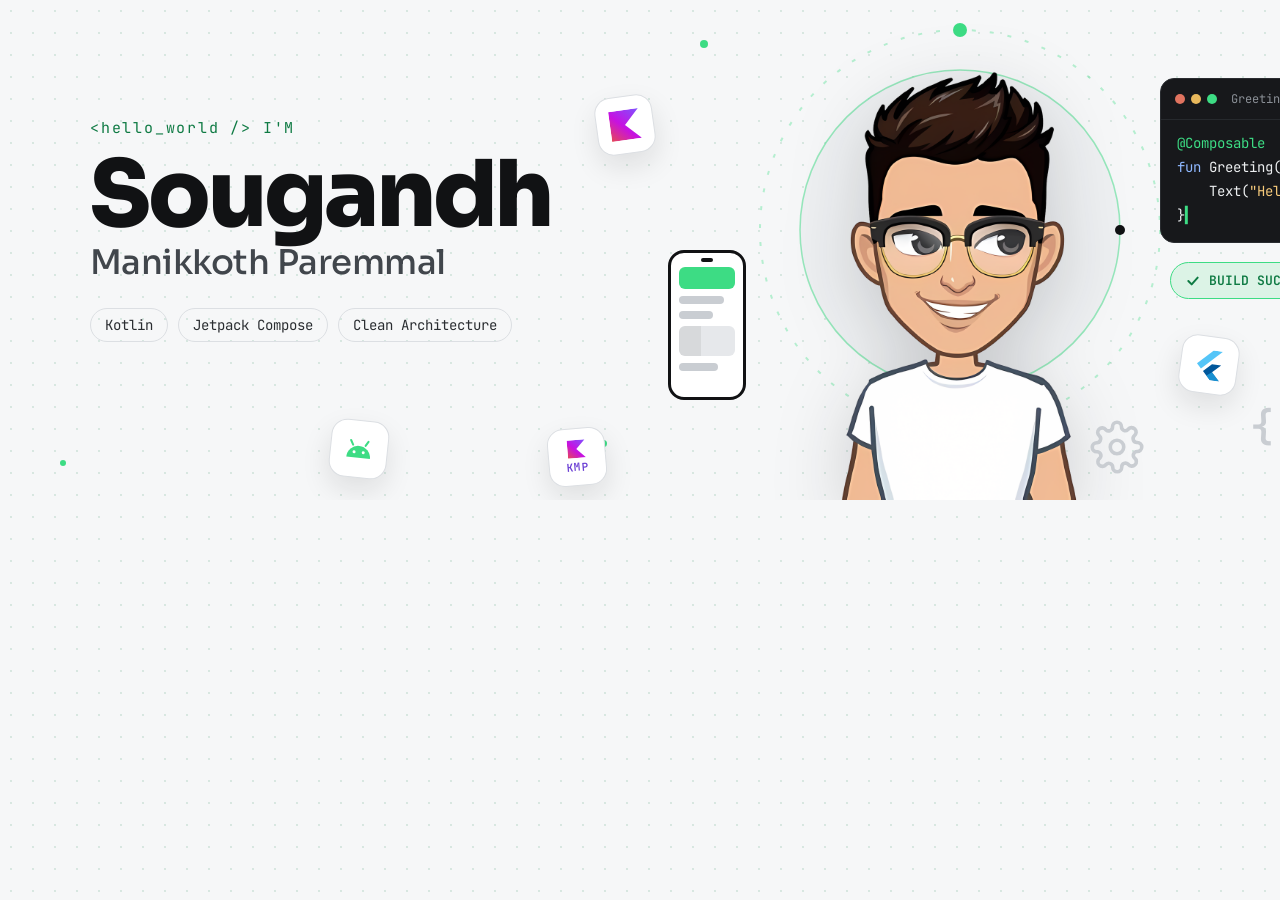
==== cover.html @ beacaa3e "ui updates" ====
<!doctype html>
<html lang="en">
<head>
<meta charset="utf-8">
<title>Sougandh Manikkoth Paremmal · Cover</title>
<link rel="preconnect" href="https://fonts.googleapis.com">
<link href="https://fonts.googleapis.com/css2?family=Sora:wght@500;700;800&amp;family=JetBrains+Mono:wght@400;600&amp;display=swap" rel="stylesheet">
<style>
/* Colours follow the site theme (Graphite). The page sends the current theme with postMessage; see js/theme.js.
   Android green stays the same in both themes; --green-text is the readable version for text on light backgrounds.
   The code card is a dark editor window in both themes. */
:root{--bg:#111214;--dots:rgba(61,220,132,.14);--fg:#eceef0;--muted:#c3c7cc;--line:#2a2d31;--chip:#dfe2e5;--tile:#17181b;--ring:#1c1e21;--soft:#1b2a22;
  --screen:#151618;--dim:#3a3d42;--dim2:#26292d;--green-text:#3DDC84;--kmp:#C9B8FF;--shadow:rgba(0,0,0,.35);--avatar-shadow:rgba(0,0,0,.45);--shine:rgba(236,238,240,.18)}
[data-theme="light"]{--bg:#f6f7f8;--dots:rgba(14,122,67,.13);--fg:#111214;--muted:#41464c;--line:#dcdfe3;--chip:#2a2d31;--tile:#ffffff;--ring:#eef0f2;--soft:#dcf3e6;
  --screen:#ffffff;--dim:#c9cdd2;--dim2:#e6e8eb;--green-text:#0e7a43;--kmp:#6b3fd4;--shadow:rgba(17,18,20,.10);--avatar-shadow:rgba(17,18,20,.18);--shine:rgba(17,18,20,.07)}
body{margin:0;background:transparent;font-family:'Sora',Georgia,serif;color:var(--fg)}
/* Embedded in the page, the cover is see-through so the page's own background (colour, dots, glow) shows behind it with no seam.
   Opened on its own (e.g. when rendering cover.png), it paints the same background itself. */
html.standalone body{background:var(--bg) radial-gradient(var(--dots) 1.2px,transparent 1.4px) 0 0/22px 22px}
:root{color-scheme:dark}[data-theme="light"]{color-scheme:light} /* must match the page's, or browsers paint the iframe opaque */
.mono{font-family:'JetBrains Mono',ui-monospace,monospace}
@keyframes floatY{0%,100%{transform:translateY(0)}50%{transform:translateY(-12px)}}
@keyframes floatY2{0%,100%{transform:translateY(0) rotate(-8deg)}50%{transform:translateY(10px) rotate(-4deg)}}
@keyframes spin{to{transform:rotate(360deg)}}
@keyframes spinRev{to{transform:rotate(-360deg)}}
@keyframes bob{0%,100%{transform:rotate(-2deg)}50%{transform:rotate(2.5deg)}}
@keyframes blink{0%,92%,100%{transform:scaleY(1)}95%{transform:scaleY(.1)}}
@keyframes wave{0%,100%{transform:rotate(-10deg)}50%{transform:rotate(-55deg)}}
@keyframes type{from{max-width:0}to{max-width:40ch}}
@keyframes caret{50%{opacity:0}}
@keyframes twinkle{0%,100%{opacity:.15;transform:scale(.6)}50%{opacity:1;transform:scale(1)}}
@keyframes glow{0%,100%{opacity:.4}50%{opacity:1}}
@keyframes pop{0%,70%{transform:scale(.6);opacity:0}80%{transform:scale(1.06);opacity:1}88%,100%{transform:scale(1);opacity:1}}
@keyframes shimmer{0%{transform:translateX(-100%)}100%{transform:translateX(220%)}}
.float{animation:floatY 5s ease-in-out infinite}
.float-slow{animation:floatY 7s ease-in-out infinite}
.phone{animation:floatY2 6s ease-in-out infinite}
.ring{animation:spin 40s linear infinite}
.ring-rev{animation:spinRev 28s linear infinite}
.gear{animation:spin 8s linear infinite;transform-origin:center}
.head{animation:bob 4s ease-in-out infinite;transform-box:fill-box;transform-origin:50% 100%}
.eye{animation:blink 5s infinite;transform-box:fill-box;transform-origin:center}
.arm{animation:wave 1.4s ease-in-out infinite;transform-box:fill-box;transform-origin:0% 50%}
.line{display:block;overflow:hidden;white-space:nowrap;max-width:0;animation:type 1.2s steps(24) forwards}
.l2{animation-delay:1.3s}.l3{animation-delay:2.6s}.l4{animation-delay:3.9s}
.caret{animation:caret 1s steps(1) infinite}
.star{animation:twinkle 3s ease-in-out infinite}
.s2{animation-delay:.8s}.s3{animation-delay:1.6s}.s4{animation-delay:2.2s}
.tip{animation:glow 1.6s ease-in-out infinite}
.chip{animation:pop 5.5s ease-out 1 forwards}
.shine{animation:shimmer 2.4s ease-in-out infinite}
.tech{position:absolute;width:58px;height:58px;display:grid;place-items:center;box-sizing:border-box;border-radius:16px;background:var(--tile);border:1px solid var(--line);box-shadow:0 12px 28px var(--shadow);transform:rotate(var(--r));animation:drift var(--d) ease-in-out var(--delay) infinite}
.tech svg{width:30px;height:30px;display:block}
@keyframes drift{0%,100%{transform:translate(0,0) rotate(var(--r))}33%{transform:translate(7px,-12px) rotate(calc(var(--r) * -.4))}66%{transform:translate(-5px,-5px) rotate(calc(var(--r) * 1.4))}}
.still *{animation:none !important}
html,body{overflow:hidden}
.still .line{max-width:40ch}
@media (prefers-reduced-motion: reduce){*{animation:none !important}.line{max-width:40ch}.chip{opacity:1 !important}}
</style>
</head>
<body>
<div style="width: 1500px; height: 500px; margin: 0 auto; position: relative; overflow: hidden; box-sizing: border-box">

<!-- stars -->
<div class="star" style="position: absolute; left: 700px; top: 40px; width: 8px; height: 8px; border-radius: 50%; background: #3DDC84"></div>
<div class="star s2" style="position: absolute; left: 1100px; top: 250px; width: 6px; height: 6px; border-radius: 50%; background: var(--fg)"></div>
<div class="star s3" style="position: absolute; left: 600px; top: 440px; width: 7px; height: 7px; border-radius: 50%; background: #3DDC84"></div>
<div class="star s4" style="position: absolute; left: 1440px; top: 30px; width: 6px; height: 6px; border-radius: 50%; background: var(--fg)"></div>
<div class="star s2" style="position: absolute; left: 60px; top: 460px; width: 6px; height: 6px; border-radius: 50%; background: #3DDC84"></div>

<!-- rings behind caricature -->
<svg class="ring" width="420" height="420" viewBox="0 0 420 420" style="position: absolute; left: 750px; top: 20px" aria-hidden="true">
<circle cx="210" cy="210" r="200" fill="none" stroke="#3DDC84" stroke-opacity=".35" stroke-width="2" stroke-dasharray="4 14"></circle>
<circle cx="210" cy="10" r="7" fill="#3DDC84"></circle>
</svg>
<svg class="ring-rev" width="340" height="340" viewBox="0 0 340 340" style="position: absolute; left: 790px; top: 60px" aria-hidden="true">
<circle cx="170" cy="170" r="160" style="fill: var(--ring)" stroke="#3DDC84" stroke-opacity=".5" stroke-width="1.5"></circle>
<circle cx="330" cy="170" r="5" style="fill: var(--fg)"></circle>
</svg>

<!-- left text block -->
<div style="position: absolute; left: 90px; top: 118px; width: 600px; display: flex; flex-direction: column; gap: 14px">
<div class="mono" style="font-size: 15px; letter-spacing: 0.12em; color: var(--green-text)">&lt;hello_world /&gt; I'M</div>
<div style="display: flex; flex-direction: column; gap: 2px">
<h1 style="margin: 0; font-size: 92px; line-height: 0.95; font-weight: 800; letter-spacing: -0.035em; color: var(--fg)">Sougandh</h1>
<div style="font-size: 34px; font-weight: 500; letter-spacing: -0.015em; color: var(--muted)">Manikkoth Paremmal</div>
</div>
<div class="mono" style="display: flex; gap: 10px; margin-top: 10px; font-size: 14px">
<span style="padding: 7px 14px; border: 1px solid var(--line); border-radius: 999px; color: var(--chip)">Kotlin</span>
<span style="padding: 7px 14px; border: 1px solid var(--line); border-radius: 999px; color: var(--chip)">Jetpack Compose</span>
<span style="padding: 7px 14px; border: 1px solid var(--line); border-radius: 999px; color: var(--chip)">Clean Architecture</span>
</div>
</div>

<!-- floating phone -->
<div class="phone" style="position: absolute; left: 668px; top: 250px; width: 78px; height: 150px; box-sizing: border-box; border: 3px solid var(--fg); border-radius: 16px; padding: 14px 8px 10px; display: flex; flex-direction: column; gap: 7px; background: var(--screen); overflow: hidden">
<div style="position: absolute; left: 30px; top: 5px; width: 12px; height: 4px; border-radius: 2px; background: var(--fg)"></div>
<div style="height: 22px; border-radius: 6px; background: #3DDC84"></div>
<div style="height: 8px; width: 80%; border-radius: 4px; background: var(--dim)"></div>
<div style="height: 8px; width: 60%; border-radius: 4px; background: var(--dim)"></div>
<div style="height: 30px; border-radius: 6px; background: var(--dim2); position: relative; overflow: hidden">
<div class="shine" style="position: absolute; top: 0; left: 0; width: 40%; height: 100%; background: var(--shine)"></div>
</div>
<div style="height: 8px; width: 70%; border-radius: 4px; background: var(--dim)"></div>
</div>

<!-- avatar (GitHub profile picture, background removed) -->
<img src="assets/images/avatar-caricature.png" alt="Sougandh's avatar" width="440" height="440" style="position: absolute; left: 740px; top: 60px; width: 440px; height: 440px; filter: drop-shadow(0 18px 36px var(--avatar-shadow))">

<!-- floating tech icons -->
<div class="tech" title="Kotlin" style="left: 596px; top: 96px; --r: -8deg; --d: 7s; --delay: 0s">
<svg viewBox="0 0 24 24" aria-hidden="true"><defs><linearGradient id="kt" x1="24" y1="0" x2="0" y2="24" gradientUnits="userSpaceOnUse"><stop offset="0" stop-color="#7F52FF"></stop><stop offset=".55" stop-color="#C711E1"></stop><stop offset="1" stop-color="#E54857"></stop></linearGradient></defs><path d="M24 24H0V0h24L12 12Z" fill="url(#kt)"></path></svg>
</div>
<div class="tech" title="Android" style="left: 330px; top: 420px; --r: 6deg; --d: 8.5s; --delay: -2s">
<svg viewBox="0 0 24 24" aria-hidden="true"><line x1="7" y1="9" x2="5" y2="5.5" stroke="#3DDC84" stroke-width="1.6" stroke-linecap="round"></line><line x1="17" y1="9" x2="19" y2="5.5" stroke="#3DDC84" stroke-width="1.6" stroke-linecap="round"></line><path d="M2.5 19a9.5 9.5 0 0 1 19 0Z" fill="#3DDC84"></path><circle cx="8.3" cy="14.6" r="1.2" style="fill: var(--tile)"></circle><circle cx="15.7" cy="14.6" r="1.2" style="fill: var(--tile)"></circle></svg>
</div>
<div class="tech" title="Flutter" style="left: 1180px; top: 336px; --r: 8deg; --d: 6.5s; --delay: -4s">
<svg viewBox="0 0 24 24" aria-hidden="true"><path d="M14.3 0 2.3 12 6 15.7 21.7 0Z" fill="#54C5F8"></path><path d="M14.3 11.1 7.9 17.5l6.4 6.5h7.4l-6.5-6.5 6.5-6.4Z" fill="#01579B"></path><path d="M11.1 20.7 14.3 24h7.4l-6.5-6.5Z" fill="#29B6F6" opacity=".6"></path></svg>
</div>
<div class="tech" title="Kotlin Multiplatform" style="left: 548px; top: 428px; --r: -5deg; --d: 9s; --delay: -6s; gap: 2px; align-content: center">
<svg viewBox="0 0 24 24" aria-hidden="true" style="width: 18px; height: 18px"><defs><linearGradient id="kmp" x1="24" y1="0" x2="0" y2="24" gradientUnits="userSpaceOnUse"><stop offset="0" stop-color="#7F52FF"></stop><stop offset=".55" stop-color="#C711E1"></stop><stop offset="1" stop-color="#E54857"></stop></linearGradient></defs><path d="M24 24H0V0h24L12 12Z" fill="url(#kmp)"></path></svg>
<span class="mono" style="font-size: 11px; font-weight: 600; letter-spacing: .06em; color: var(--kmp)">KMP</span>
</div>

<!-- code card -->
<div class="float mono" style="position: absolute; left: 1160px; top: 78px; width: 300px; box-sizing: border-box; border: 1px solid #2a2d31; border-radius: 14px; background: #17181b; font-size: 14px; line-height: 1.7; overflow: hidden">
<div style="display: flex; gap: 6px; align-items: center; padding: 10px 14px; border-bottom: 1px solid #26292d">
<span style="width: 10px; height: 10px; border-radius: 50%; background: #E0735F"></span>
<span style="width: 10px; height: 10px; border-radius: 50%; background: #E8B85C"></span>
<span style="width: 10px; height: 10px; border-radius: 50%; background: #3DDC84"></span>
<span style="margin-left: 8px; font-size: 12px; color: #8b9097">Greeting.kt</span>
</div>
<div style="padding: 12px 16px 14px; color: #eceef0">
<span class="line" style="color: #3DDC84">@Composable</span>
<span class="line l2"><span style="color: #8FB8FF">fun</span> Greeting() {</span>
<span class="line l3" style="padding-left: 4ch">Text(<span style="color: #F5C97A">"Hello, Android!"</span>)</span>
<span class="line l4">}<span class="caret" style="color: #3DDC84">▍</span></span>
</div>
</div>

<!-- build chip -->
<div class="chip mono" style="position: absolute; left: 1170px; top: 262px; display: flex; align-items: center; gap: 8px; padding: 9px 14px; border-radius: 999px; background: var(--soft); border: 1px solid #3DDC84; font-size: 13px; font-weight: 600; color: var(--green-text); opacity: 0">
<svg width="16" height="16" viewBox="0 0 24 24" fill="none" stroke="currentColor" stroke-width="3" stroke-linecap="round" stroke-linejoin="round" aria-hidden="true"><path d="M5 12l5 5 9-10"></path></svg>
BUILD SUCCESSFUL
</div>

<!-- gear -->
<svg class="gear" width="54" height="54" viewBox="0 0 24 24" fill="none" style="stroke: var(--dim); position: absolute; left: 1090px; top: 420px" stroke-width="1.6" stroke-linecap="round" stroke-linejoin="round" aria-hidden="true">
<circle cx="12" cy="12" r="3"></circle>
<path d="M19.4 15a1.7 1.7 0 0 0 .3 1.8l.1.1a2 2 0 1 1-2.8 2.8l-.1-.1a1.7 1.7 0 0 0-1.8-.3 1.7 1.7 0 0 0-1 1.5V21a2 2 0 1 1-4 0v-.1a1.7 1.7 0 0 0-1.1-1.5 1.7 1.7 0 0 0-1.8.3l-.1.1a2 2 0 1 1-2.8-2.8l.1-.1a1.7 1.7 0 0 0 .3-1.8 1.7 1.7 0 0 0-1.5-1H3a2 2 0 1 1 0-4h.1a1.7 1.7 0 0 0 1.5-1.1 1.7 1.7 0 0 0-.3-1.8l-.1-.1a2 2 0 1 1 2.8-2.8l.1.1a1.7 1.7 0 0 0 1.8.3H9a1.7 1.7 0 0 0 1-1.5V3a2 2 0 1 1 4 0v.1a1.7 1.7 0 0 0 1 1.5 1.7 1.7 0 0 0 1.8-.3l.1-.1a2 2 0 1 1 2.8 2.8l-.1.1a1.7 1.7 0 0 0-.3 1.8V9a1.7 1.7 0 0 0 1.5 1H21a2 2 0 1 1 0 4h-.1a1.7 1.7 0 0 0-1.5 1z"></path>
</svg>

<!-- robot buddy -->
<svg class="float-slow" width="130" height="160" viewBox="0 0 130 160" style="position: absolute; left: 1330px; top: 310px" aria-hidden="true">
<line x1="60" y1="30" x2="60" y2="8" style="stroke: var(--fg)" stroke-width="3" stroke-linecap="round"></line>
<circle class="tip" cx="60" cy="7" r="6" fill="#3DDC84"></circle>
<rect x="22" y="30" width="76" height="56" rx="16" fill="#3DDC84"></rect>
<rect x="32" y="40" width="56" height="36" rx="10" fill="#111214"></rect>
<g class="eye"><rect x="44" y="50" width="8" height="12" rx="4" fill="#3DDC84"></rect></g>
<g class="eye"><rect x="68" y="50" width="8" height="12" rx="4" fill="#3DDC84"></rect></g>
<rect x="30" y="92" width="60" height="44" rx="12" fill="#3DDC84"></rect>
<rect x="48" y="104" width="24" height="6" rx="3" fill="#111214"></rect>
<rect x="8" y="98" width="20" height="10" rx="5" fill="#3DDC84"></rect>
<rect class="arm" x="92" y="98" width="28" height="10" rx="5" fill="#3DDC84"></rect>
<rect x="40" y="138" width="12" height="16" rx="5" fill="#3DDC84"></rect>
<rect x="68" y="138" width="12" height="16" rx="5" fill="#3DDC84"></rect>
</svg>

<!-- braces -->
<div class="mono float" style="position: absolute; left: 1250px; top: 400px; font-size: 40px; font-weight: 600; color: var(--dim)">{ }</div>

</div>
<script>
if (window.parent === window) document.documentElement.classList.add('standalone');
// until the page sends the theme: the saved choice, otherwise the device setting (same rule as js/theme.js)
let t = null;
try { t = localStorage.getItem('theme'); } catch (e) {}
document.documentElement.dataset.theme = t || (matchMedia('(prefers-color-scheme: light)').matches ? 'light' : 'dark');
addEventListener('message', (e) => {
  if (!e.data) return;
  if (e.data.theme) document.documentElement.dataset.theme = e.data.theme;
  // the page hides the name while its own copy flies it into the nav (js/name-morph.js)
  if ('hideName' in e.data) document.querySelector('h1').style.visibility = e.data.hideName ? 'hidden' : '';
});
// tell the page where the name's text sits (its glyph box, not the h1's line box) and at what size
const reportName = () => {
  const h1 = document.querySelector('h1');
  const range = document.createRange();
  range.selectNodeContents(h1);
  const r = range.getBoundingClientRect();
  parent.postMessage({ coverName: { x: r.left, y: r.top, fontSize: parseFloat(getComputedStyle(h1).fontSize) } }, '*');
};
document.fonts.ready.then(reportName);
addEventListener('resize', reportName);
addEventListener('message', (e) => { if (e.data && e.data.requestName) reportName(); });
</script>
</body>
</html>
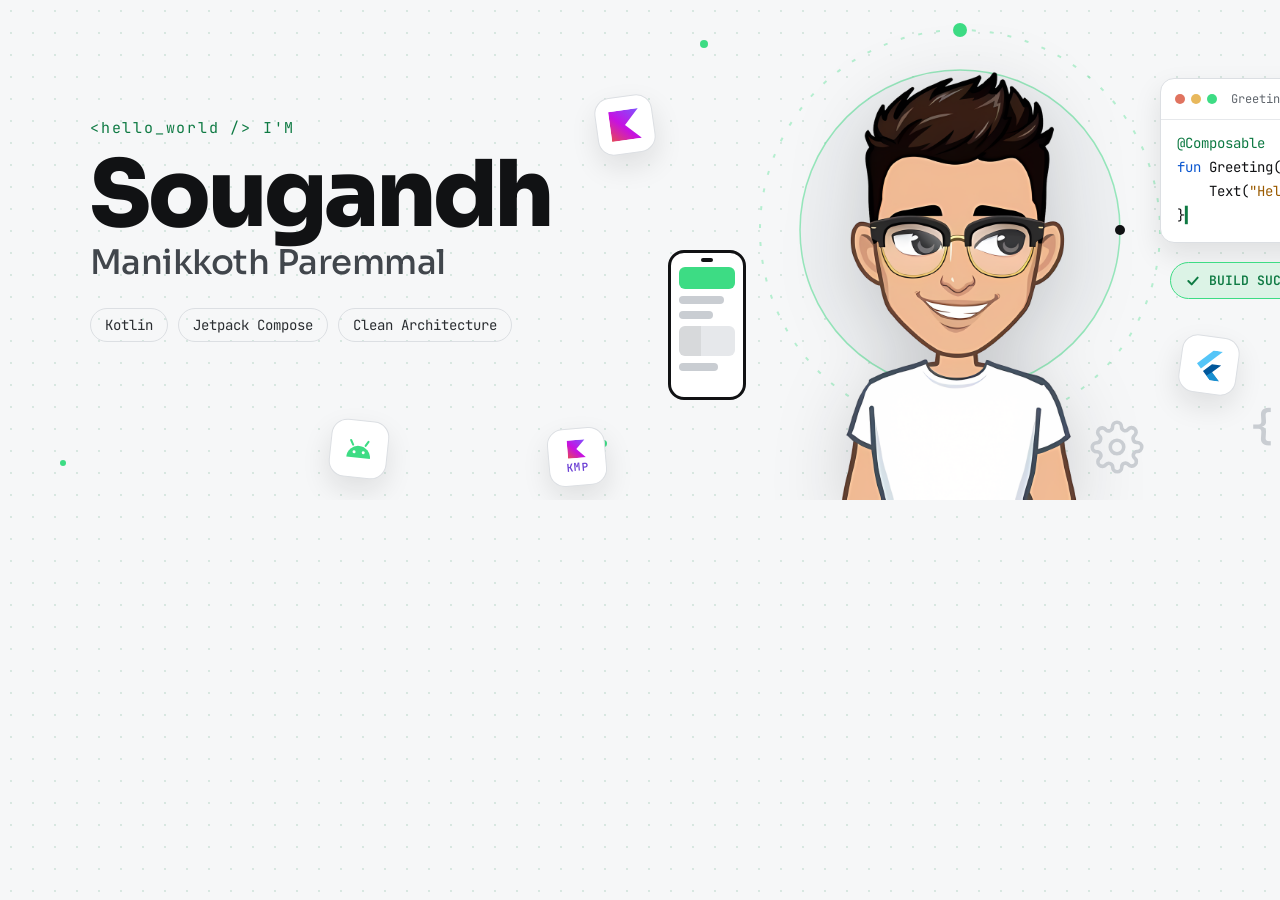
==== commit d37a60db: "time line" ====
--- a/cover.html
+++ b/cover.html
@@ -8,11 +8,13 @@
 <style>
 /* Colours follow the site theme (Graphite). The page sends the current theme with postMessage; see js/theme.js.
    Android green stays the same in both themes; --green-text is the readable version for text on light backgrounds.
-   The code card is a dark editor window in both themes. */
+   The Greeting.kt code card switches between a dark and a light editor style with the theme. */
 :root{--bg:#111214;--dots:rgba(61,220,132,.14);--fg:#eceef0;--muted:#c3c7cc;--line:#2a2d31;--chip:#dfe2e5;--tile:#17181b;--ring:#1c1e21;--soft:#1b2a22;
-  --screen:#151618;--dim:#3a3d42;--dim2:#26292d;--green-text:#3DDC84;--kmp:#C9B8FF;--shadow:rgba(0,0,0,.35);--avatar-shadow:rgba(0,0,0,.45);--shine:rgba(236,238,240,.18)}
+  --screen:#151618;--dim:#3a3d42;--dim2:#26292d;--green-text:#3DDC84;--kmp:#C9B8FF;--shadow:rgba(0,0,0,.35);--avatar-shadow:rgba(0,0,0,.45);--shine:rgba(236,238,240,.18);
+  --code-bg:#17181b;--code-border:#2a2d31;--code-divider:#26292d;--code-muted:#8b9097;--code-fg:#eceef0;--code-annot:#3DDC84;--code-kw:#8FB8FF;--code-str:#F5C97A;--code-shadow:none}
 [data-theme="light"]{--bg:#f6f7f8;--dots:rgba(14,122,67,.13);--fg:#111214;--muted:#41464c;--line:#dcdfe3;--chip:#2a2d31;--tile:#ffffff;--ring:#eef0f2;--soft:#dcf3e6;
-  --screen:#ffffff;--dim:#c9cdd2;--dim2:#e6e8eb;--green-text:#0e7a43;--kmp:#6b3fd4;--shadow:rgba(17,18,20,.10);--avatar-shadow:rgba(17,18,20,.18);--shine:rgba(17,18,20,.07)}
+  --screen:#ffffff;--dim:#c9cdd2;--dim2:#e6e8eb;--green-text:#0e7a43;--kmp:#6b3fd4;--shadow:rgba(17,18,20,.10);--avatar-shadow:rgba(17,18,20,.18);--shine:rgba(17,18,20,.07);
+  --code-bg:#ffffff;--code-border:#dcdfe3;--code-divider:#e6e8eb;--code-muted:#60666d;--code-fg:#111214;--code-annot:#0e7a43;--code-kw:#0b57d0;--code-str:#9a5b00;--code-shadow:0 12px 28px rgba(17,18,20,.10)}
 body{margin:0;background:transparent;font-family:'Sora',Georgia,serif;color:var(--fg)}
 /* Embedded in the page, the cover is see-through so the page's own background (colour, dots, glow) shows behind it with no seam.
    Opened on its own (e.g. when rendering cover.png), it paints the same background itself. */
@@ -123,18 +125,18 @@
 </div>
 
 <!-- code card -->
-<div class="float mono" style="position: absolute; left: 1160px; top: 78px; width: 300px; box-sizing: border-box; border: 1px solid #2a2d31; border-radius: 14px; background: #17181b; font-size: 14px; line-height: 1.7; overflow: hidden">
-<div style="display: flex; gap: 6px; align-items: center; padding: 10px 14px; border-bottom: 1px solid #26292d">
+<div class="float mono" style="position: absolute; left: 1160px; top: 78px; width: 300px; box-sizing: border-box; border: 1px solid var(--code-border); border-radius: 14px; background: var(--code-bg); box-shadow: var(--code-shadow); font-size: 14px; line-height: 1.7; overflow: hidden">
+<div style="display: flex; gap: 6px; align-items: center; padding: 10px 14px; border-bottom: 1px solid var(--code-divider)">
 <span style="width: 10px; height: 10px; border-radius: 50%; background: #E0735F"></span>
 <span style="width: 10px; height: 10px; border-radius: 50%; background: #E8B85C"></span>
 <span style="width: 10px; height: 10px; border-radius: 50%; background: #3DDC84"></span>
-<span style="margin-left: 8px; font-size: 12px; color: #8b9097">Greeting.kt</span>
-</div>
-<div style="padding: 12px 16px 14px; color: #eceef0">
-<span class="line" style="color: #3DDC84">@Composable</span>
-<span class="line l2"><span style="color: #8FB8FF">fun</span> Greeting() {</span>
-<span class="line l3" style="padding-left: 4ch">Text(<span style="color: #F5C97A">"Hello, Android!"</span>)</span>
-<span class="line l4">}<span class="caret" style="color: #3DDC84">▍</span></span>
+<span style="margin-left: 8px; font-size: 12px; color: var(--code-muted)">Greeting.kt</span>
+</div>
+<div style="padding: 12px 16px 14px; color: var(--code-fg)">
+<span class="line" style="color: var(--code-annot)">@Composable</span>
+<span class="line l2"><span style="color: var(--code-kw)">fun</span> Greeting() {</span>
+<span class="line l3" style="padding-left: 4ch">Text(<span style="color: var(--code-str)">"Hello, Android!"</span>)</span>
+<span class="line l4">}<span class="caret" style="color: var(--code-annot)">▍</span></span>
 </div>
 </div>
 
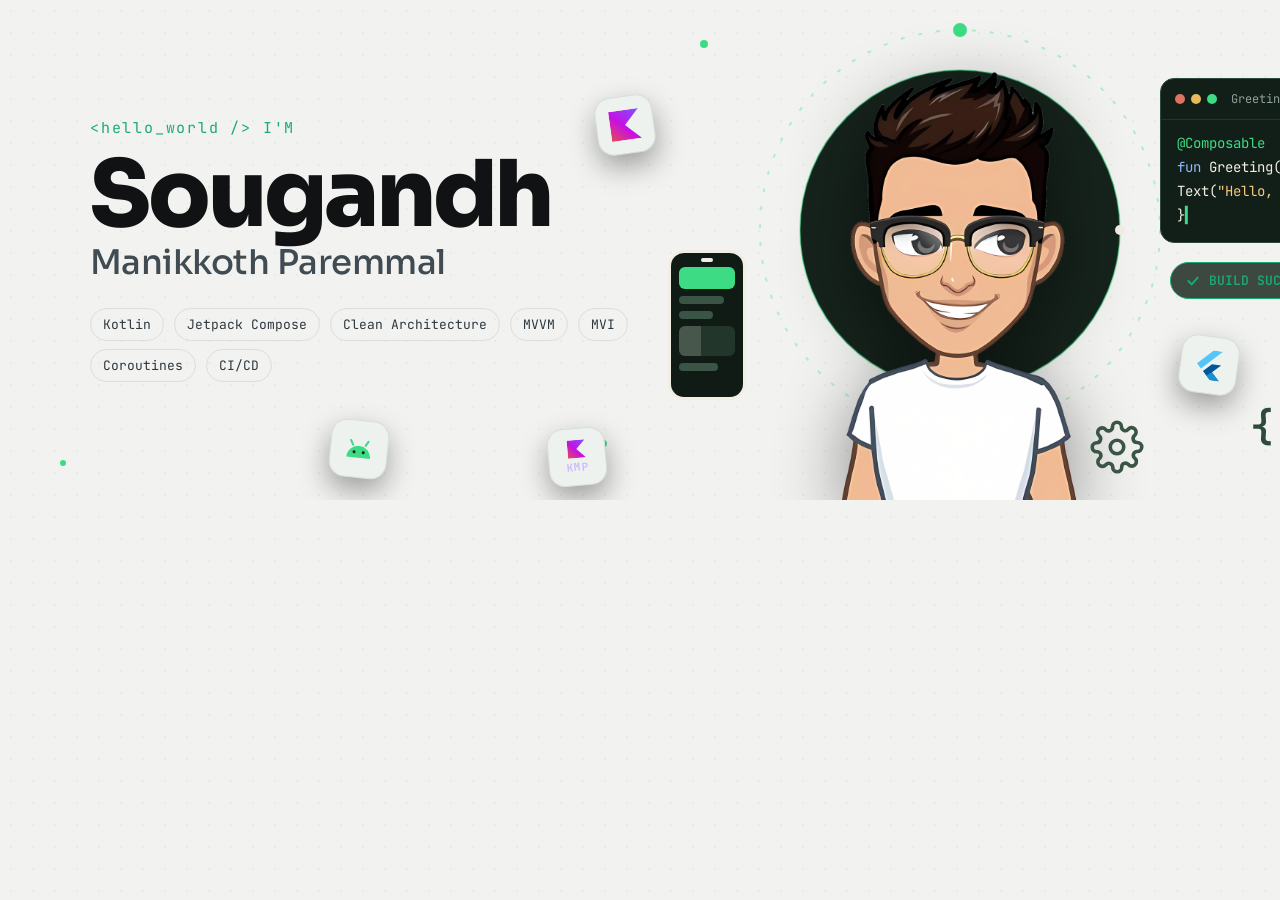
==== commit 657198da: "update" ====
--- a/cover.html
+++ b/cover.html
@@ -6,20 +6,35 @@
 <link rel="preconnect" href="https://fonts.googleapis.com">
 <link href="https://fonts.googleapis.com/css2?family=Sora:wght@500;700;800&amp;family=JetBrains+Mono:wght@400;600&amp;display=swap" rel="stylesheet">
 <style>
-/* Colours follow the site theme (Graphite). The page sends the current theme with postMessage; see js/theme.js.
-   Android green stays the same in both themes; --green-text is the readable version for text on light backgrounds.
-   The Greeting.kt code card switches between a dark and a light editor style with the theme. */
-:root{--bg:#111214;--dots:rgba(61,220,132,.14);--fg:#eceef0;--muted:#c3c7cc;--line:#2a2d31;--chip:#dfe2e5;--tile:#17181b;--ring:#1c1e21;--soft:#1b2a22;
-  --screen:#151618;--dim:#3a3d42;--dim2:#26292d;--green-text:#3DDC84;--kmp:#C9B8FF;--shadow:rgba(0,0,0,.35);--avatar-shadow:rgba(0,0,0,.45);--shine:rgba(236,238,240,.18);
-  --code-bg:#17181b;--code-border:#2a2d31;--code-divider:#26292d;--code-muted:#8b9097;--code-fg:#eceef0;--code-annot:#3DDC84;--code-kw:#8FB8FF;--code-str:#F5C97A;--code-shadow:none}
-[data-theme="light"]{--bg:#f6f7f8;--dots:rgba(14,122,67,.13);--fg:#111214;--muted:#41464c;--line:#dcdfe3;--chip:#2a2d31;--tile:#ffffff;--ring:#eef0f2;--soft:#dcf3e6;
-  --screen:#ffffff;--dim:#c9cdd2;--dim2:#e6e8eb;--green-text:#0e7a43;--kmp:#6b3fd4;--shadow:rgba(17,18,20,.10);--avatar-shadow:rgba(17,18,20,.18);--shine:rgba(17,18,20,.07);
-  --code-bg:#ffffff;--code-border:#dcdfe3;--code-divider:#e6e8eb;--code-muted:#60666d;--code-fg:#111214;--code-annot:#0e7a43;--code-kw:#0b57d0;--code-str:#9a5b00;--code-shadow:0 12px 28px rgba(17,18,20,.10)}
-body{margin:0;background:transparent;font-family:'Sora',Georgia,serif;color:var(--fg)}
-/* Embedded in the page, the cover is see-through so the page's own background (colour, dots, glow) shows behind it with no seam.
-   Opened on its own (e.g. when rendering cover.png), it paints the same background itself. */
-html.standalone body{background:var(--bg) radial-gradient(var(--dots) 1.2px,transparent 1.4px) 0 0/22px 22px}
-:root{color-scheme:dark}[data-theme="light"]{color-scheme:light} /* must match the page's, or browsers paint the iframe opaque */
+:root {
+  --bg: #0d1411;
+  --bg-elevated: #121e18;
+  --bg-panel: #16231c;
+  --fg: #f2eee3;
+  --muted: #c9d3cc;
+  --line: #2e4a3b;
+  --soft: rgba(61, 220, 132, .16);
+  --chip-text: #dde6e0;
+  --card-bg: #111b16;
+  --card-muted: #3a5446;
+  --accent: #3ddc84;
+}
+html[data-theme="light"] {
+  --bg: #f2f3f1;
+  --bg-elevated: #edf2ee;
+  --bg-panel: #f8faf8;
+  --fg: #111214;
+  --muted: #404b52;
+  --line: #d9dedd;
+  --soft: rgba(26, 170, 115, .08);
+  --chip-text: #2d373e;
+  --card-bg: #f7faf7;
+  --card-muted: #4a6158;
+  --accent: #1aaa73;
+}
+body{margin:0;background:var(--bg) radial-gradient(var(--soft) 1.2px,transparent 1.4px) 0 0/22px 22px;font-family:'Sora',Georgia,serif;color:var(--fg)}
+a{color:var(--accent)}a:hover{color:#8BF0B8}
+.dots{background-image:radial-gradient(var(--soft) 1.2px,transparent 1.4px);background-size:22px 22px}
 .mono{font-family:'JetBrains Mono',ui-monospace,monospace}
 @keyframes floatY{0%,100%{transform:translateY(0)}50%{transform:translateY(-12px)}}
 @keyframes floatY2{0%,100%{transform:translateY(0) rotate(-8deg)}50%{transform:translateY(10px) rotate(-4deg)}}
@@ -51,7 +66,7 @@
 .tip{animation:glow 1.6s ease-in-out infinite}
 .chip{animation:pop 5.5s ease-out 1 forwards}
 .shine{animation:shimmer 2.4s ease-in-out infinite}
-.tech{position:absolute;width:58px;height:58px;display:grid;place-items:center;box-sizing:border-box;border-radius:16px;background:var(--tile);border:1px solid var(--line);box-shadow:0 12px 28px var(--shadow);transform:rotate(var(--r));animation:drift var(--d) ease-in-out var(--delay) infinite}
+.tech{position:absolute;width:58px;height:58px;display:grid;place-items:center;box-sizing:border-box;border-radius:16px;background:var(--bg-elevated);border:1px solid var(--line);box-shadow:0 12px 28px rgba(0,0,0,.35);transform:rotate(var(--r));animation:drift var(--d) ease-in-out var(--delay) infinite}
 .tech svg{width:30px;height:30px;display:block}
 @keyframes drift{0%,100%{transform:translate(0,0) rotate(var(--r))}33%{transform:translate(7px,-12px) rotate(calc(var(--r) * -.4))}66%{transform:translate(-5px,-5px) rotate(calc(var(--r) * 1.4))}}
 .still *{animation:none !important}
@@ -65,9 +80,9 @@
 
 <!-- stars -->
 <div class="star" style="position: absolute; left: 700px; top: 40px; width: 8px; height: 8px; border-radius: 50%; background: #3DDC84"></div>
-<div class="star s2" style="position: absolute; left: 1100px; top: 250px; width: 6px; height: 6px; border-radius: 50%; background: var(--fg)"></div>
+<div class="star s2" style="position: absolute; left: 1100px; top: 250px; width: 6px; height: 6px; border-radius: 50%; background: #F2EEE3"></div>
 <div class="star s3" style="position: absolute; left: 600px; top: 440px; width: 7px; height: 7px; border-radius: 50%; background: #3DDC84"></div>
-<div class="star s4" style="position: absolute; left: 1440px; top: 30px; width: 6px; height: 6px; border-radius: 50%; background: var(--fg)"></div>
+<div class="star s4" style="position: absolute; left: 1440px; top: 30px; width: 6px; height: 6px; border-radius: 50%; background: #F2EEE3"></div>
 <div class="star s2" style="position: absolute; left: 60px; top: 460px; width: 6px; height: 6px; border-radius: 50%; background: #3DDC84"></div>
 
 <!-- rings behind caricature -->
@@ -76,92 +91,96 @@
 <circle cx="210" cy="10" r="7" fill="#3DDC84"></circle>
 </svg>
 <svg class="ring-rev" width="340" height="340" viewBox="0 0 340 340" style="position: absolute; left: 790px; top: 60px" aria-hidden="true">
-<circle cx="170" cy="170" r="160" style="fill: var(--ring)" stroke="#3DDC84" stroke-opacity=".5" stroke-width="1.5"></circle>
-<circle cx="330" cy="170" r="5" style="fill: var(--fg)"></circle>
+<circle cx="170" cy="170" r="160" fill="#16231C" stroke="#3DDC84" stroke-opacity=".5" stroke-width="1.5"></circle>
+<circle cx="330" cy="170" r="5" fill="#F2EEE3"></circle>
 </svg>
 
 <!-- left text block -->
 <div style="position: absolute; left: 90px; top: 118px; width: 600px; display: flex; flex-direction: column; gap: 14px">
-<div class="mono" style="font-size: 15px; letter-spacing: 0.12em; color: var(--green-text)">&lt;hello_world /&gt; I'M</div>
+<div class="mono" style="font-size: 15px; letter-spacing: 0.12em; color: var(--accent)">&lt;hello_world /&gt; I'M</div>
 <div style="display: flex; flex-direction: column; gap: 2px">
 <h1 style="margin: 0; font-size: 92px; line-height: 0.95; font-weight: 800; letter-spacing: -0.035em; color: var(--fg)">Sougandh</h1>
 <div style="font-size: 34px; font-weight: 500; letter-spacing: -0.015em; color: var(--muted)">Manikkoth Paremmal</div>
 </div>
-<div class="mono" style="display: flex; gap: 10px; margin-top: 10px; font-size: 14px">
-<span style="padding: 7px 14px; border: 1px solid var(--line); border-radius: 999px; color: var(--chip)">Kotlin</span>
-<span style="padding: 7px 14px; border: 1px solid var(--line); border-radius: 999px; color: var(--chip)">Jetpack Compose</span>
-<span style="padding: 7px 14px; border: 1px solid var(--line); border-radius: 999px; color: var(--chip)">Clean Architecture</span>
+<div class="mono" style="display: flex; flex-wrap: wrap; gap: 8px 10px; margin-top: 10px; font-size: 13px; max-width: 620px">
+<span style="padding: 7px 12px; border: 1px solid var(--line); border-radius: 999px; color: var(--chip-text)">Kotlin</span>
+<span style="padding: 7px 12px; border: 1px solid var(--line); border-radius: 999px; color: var(--chip-text)">Jetpack Compose</span>
+<span style="padding: 7px 12px; border: 1px solid var(--line); border-radius: 999px; color: var(--chip-text)">Clean Architecture</span>
+<span style="padding: 7px 12px; border: 1px solid var(--line); border-radius: 999px; color: var(--chip-text)">MVVM</span>
+<span style="padding: 7px 12px; border: 1px solid var(--line); border-radius: 999px; color: var(--chip-text)">MVI</span>
+<span style="padding: 7px 12px; border: 1px solid var(--line); border-radius: 999px; color: var(--chip-text)">Coroutines</span>
+<span style="padding: 7px 12px; border: 1px solid var(--line); border-radius: 999px; color: var(--chip-text)">CI/CD</span>
 </div>
 </div>
 
 <!-- floating phone -->
-<div class="phone" style="position: absolute; left: 668px; top: 250px; width: 78px; height: 150px; box-sizing: border-box; border: 3px solid var(--fg); border-radius: 16px; padding: 14px 8px 10px; display: flex; flex-direction: column; gap: 7px; background: var(--screen); overflow: hidden">
-<div style="position: absolute; left: 30px; top: 5px; width: 12px; height: 4px; border-radius: 2px; background: var(--fg)"></div>
+<div class="phone" style="position: absolute; left: 668px; top: 250px; width: 78px; height: 150px; box-sizing: border-box; border: 3px solid #F2EEE3; border-radius: 16px; padding: 14px 8px 10px; display: flex; flex-direction: column; gap: 7px; background: #111B16; overflow: hidden">
+<div style="position: absolute; left: 30px; top: 5px; width: 12px; height: 4px; border-radius: 2px; background: #F2EEE3"></div>
 <div style="height: 22px; border-radius: 6px; background: #3DDC84"></div>
-<div style="height: 8px; width: 80%; border-radius: 4px; background: var(--dim)"></div>
-<div style="height: 8px; width: 60%; border-radius: 4px; background: var(--dim)"></div>
-<div style="height: 30px; border-radius: 6px; background: var(--dim2); position: relative; overflow: hidden">
-<div class="shine" style="position: absolute; top: 0; left: 0; width: 40%; height: 100%; background: var(--shine)"></div>
-</div>
-<div style="height: 8px; width: 70%; border-radius: 4px; background: var(--dim)"></div>
-</div>
-
-<!-- avatar (GitHub profile picture, background removed) -->
-<img src="assets/images/avatar-caricature.png" alt="Sougandh's avatar" width="440" height="440" style="position: absolute; left: 740px; top: 60px; width: 440px; height: 440px; filter: drop-shadow(0 18px 36px var(--avatar-shadow))">
+<div style="height: 8px; width: 80%; border-radius: 4px; background: #3A5446"></div>
+<div style="height: 8px; width: 60%; border-radius: 4px; background: #3A5446"></div>
+<div style="height: 30px; border-radius: 6px; background: #22362B; position: relative; overflow: hidden">
+<div class="shine" style="position: absolute; top: 0; left: 0; width: 40%; height: 100%; background: rgba(242,238,227,.18)"></div>
+</div>
+<div style="height: 8px; width: 70%; border-radius: 4px; background: #3A5446"></div>
+</div>
+
+<!-- avatar (caricature image) -->
+<img src="assets/images/avatar-caricature.png" alt="Sougandh's avatar" width="440" height="440" style="position: absolute; left: 740px; top: 60px; width: 440px; height: 440px; object-fit: contain; object-position: center; filter: drop-shadow(0 18px 36px rgba(0,0,0,.45))">
 
 <!-- floating tech icons -->
 <div class="tech" title="Kotlin" style="left: 596px; top: 96px; --r: -8deg; --d: 7s; --delay: 0s">
 <svg viewBox="0 0 24 24" aria-hidden="true"><defs><linearGradient id="kt" x1="24" y1="0" x2="0" y2="24" gradientUnits="userSpaceOnUse"><stop offset="0" stop-color="#7F52FF"></stop><stop offset=".55" stop-color="#C711E1"></stop><stop offset="1" stop-color="#E54857"></stop></linearGradient></defs><path d="M24 24H0V0h24L12 12Z" fill="url(#kt)"></path></svg>
 </div>
 <div class="tech" title="Android" style="left: 330px; top: 420px; --r: 6deg; --d: 8.5s; --delay: -2s">
-<svg viewBox="0 0 24 24" aria-hidden="true"><line x1="7" y1="9" x2="5" y2="5.5" stroke="#3DDC84" stroke-width="1.6" stroke-linecap="round"></line><line x1="17" y1="9" x2="19" y2="5.5" stroke="#3DDC84" stroke-width="1.6" stroke-linecap="round"></line><path d="M2.5 19a9.5 9.5 0 0 1 19 0Z" fill="#3DDC84"></path><circle cx="8.3" cy="14.6" r="1.2" style="fill: var(--tile)"></circle><circle cx="15.7" cy="14.6" r="1.2" style="fill: var(--tile)"></circle></svg>
+<svg viewBox="0 0 24 24" aria-hidden="true"><line x1="7" y1="9" x2="5" y2="5.5" stroke="#3DDC84" stroke-width="1.6" stroke-linecap="round"></line><line x1="17" y1="9" x2="19" y2="5.5" stroke="#3DDC84" stroke-width="1.6" stroke-linecap="round"></line><path d="M2.5 19a9.5 9.5 0 0 1 19 0Z" fill="#3DDC84"></path><circle cx="8.3" cy="14.6" r="1.2" fill="#121E18"></circle><circle cx="15.7" cy="14.6" r="1.2" fill="#121E18"></circle></svg>
 </div>
 <div class="tech" title="Flutter" style="left: 1180px; top: 336px; --r: 8deg; --d: 6.5s; --delay: -4s">
 <svg viewBox="0 0 24 24" aria-hidden="true"><path d="M14.3 0 2.3 12 6 15.7 21.7 0Z" fill="#54C5F8"></path><path d="M14.3 11.1 7.9 17.5l6.4 6.5h7.4l-6.5-6.5 6.5-6.4Z" fill="#01579B"></path><path d="M11.1 20.7 14.3 24h7.4l-6.5-6.5Z" fill="#29B6F6" opacity=".6"></path></svg>
 </div>
 <div class="tech" title="Kotlin Multiplatform" style="left: 548px; top: 428px; --r: -5deg; --d: 9s; --delay: -6s; gap: 2px; align-content: center">
 <svg viewBox="0 0 24 24" aria-hidden="true" style="width: 18px; height: 18px"><defs><linearGradient id="kmp" x1="24" y1="0" x2="0" y2="24" gradientUnits="userSpaceOnUse"><stop offset="0" stop-color="#7F52FF"></stop><stop offset=".55" stop-color="#C711E1"></stop><stop offset="1" stop-color="#E54857"></stop></linearGradient></defs><path d="M24 24H0V0h24L12 12Z" fill="url(#kmp)"></path></svg>
-<span class="mono" style="font-size: 11px; font-weight: 600; letter-spacing: .06em; color: var(--kmp)">KMP</span>
+<span class="mono" style="font-size: 11px; font-weight: 600; letter-spacing: .06em; color: #C9B8FF">KMP</span>
 </div>
 
 <!-- code card -->
-<div class="float mono" style="position: absolute; left: 1160px; top: 78px; width: 300px; box-sizing: border-box; border: 1px solid var(--code-border); border-radius: 14px; background: var(--code-bg); box-shadow: var(--code-shadow); font-size: 14px; line-height: 1.7; overflow: hidden">
-<div style="display: flex; gap: 6px; align-items: center; padding: 10px 14px; border-bottom: 1px solid var(--code-divider)">
+<div class="float mono" style="position: absolute; left: 1160px; top: 78px; width: 300px; box-sizing: border-box; border: 1px solid #2E4A3B; border-radius: 14px; background: #121E18; font-size: 14px; line-height: 1.7; overflow: hidden">
+<div style="display: flex; gap: 6px; align-items: center; padding: 10px 14px; border-bottom: 1px solid #22362B">
 <span style="width: 10px; height: 10px; border-radius: 50%; background: #E0735F"></span>
 <span style="width: 10px; height: 10px; border-radius: 50%; background: #E8B85C"></span>
 <span style="width: 10px; height: 10px; border-radius: 50%; background: #3DDC84"></span>
-<span style="margin-left: 8px; font-size: 12px; color: var(--code-muted)">Greeting.kt</span>
-</div>
-<div style="padding: 12px 16px 14px; color: var(--code-fg)">
-<span class="line" style="color: var(--code-annot)">@Composable</span>
-<span class="line l2"><span style="color: var(--code-kw)">fun</span> Greeting() {</span>
-<span class="line l3" style="padding-left: 4ch">Text(<span style="color: var(--code-str)">"Hello, Android!"</span>)</span>
-<span class="line l4">}<span class="caret" style="color: var(--code-annot)">▍</span></span>
+<span style="margin-left: 8px; font-size: 12px; color: #8FA396">Greeting.kt</span>
+</div>
+<div style="padding: 12px 16px 14px; color: #F2EEE3">
+<span class="line" style="color: #3DDC84">@Composable</span>
+<span class="line l2"><span style="color: #8FB8FF">fun</span> Greeting() {</span>
+<span class="line l3">  Text(<span style="color: #F5C97A">"Hello, Android!"</span>)</span>
+<span class="line l4">}<span class="caret" style="color: #3DDC84">▍</span></span>
 </div>
 </div>
 
 <!-- build chip -->
-<div class="chip mono" style="position: absolute; left: 1170px; top: 262px; display: flex; align-items: center; gap: 8px; padding: 9px 14px; border-radius: 999px; background: var(--soft); border: 1px solid #3DDC84; font-size: 13px; font-weight: 600; color: var(--green-text); opacity: 0">
+<div class="chip mono" style="position: absolute; left: 1170px; top: 262px; display: flex; align-items: center; gap: 8px; padding: 9px 14px; border-radius: 999px; background: rgba(22,35,28,.82); border: 1px solid var(--accent); font-size: 13px; font-weight: 600; color: var(--accent); opacity: 0">
 <svg width="16" height="16" viewBox="0 0 24 24" fill="none" stroke="currentColor" stroke-width="3" stroke-linecap="round" stroke-linejoin="round" aria-hidden="true"><path d="M5 12l5 5 9-10"></path></svg>
 BUILD SUCCESSFUL
 </div>
 
 <!-- gear -->
-<svg class="gear" width="54" height="54" viewBox="0 0 24 24" fill="none" style="stroke: var(--dim); position: absolute; left: 1090px; top: 420px" stroke-width="1.6" stroke-linecap="round" stroke-linejoin="round" aria-hidden="true">
+<svg class="gear" width="54" height="54" viewBox="0 0 24 24" fill="none" stroke="#3A5446" stroke-width="1.6" stroke-linecap="round" stroke-linejoin="round" style="position: absolute; left: 1090px; top: 420px" aria-hidden="true">
 <circle cx="12" cy="12" r="3"></circle>
 <path d="M19.4 15a1.7 1.7 0 0 0 .3 1.8l.1.1a2 2 0 1 1-2.8 2.8l-.1-.1a1.7 1.7 0 0 0-1.8-.3 1.7 1.7 0 0 0-1 1.5V21a2 2 0 1 1-4 0v-.1a1.7 1.7 0 0 0-1.1-1.5 1.7 1.7 0 0 0-1.8.3l-.1.1a2 2 0 1 1-2.8-2.8l.1-.1a1.7 1.7 0 0 0 .3-1.8 1.7 1.7 0 0 0-1.5-1H3a2 2 0 1 1 0-4h.1a1.7 1.7 0 0 0 1.5-1.1 1.7 1.7 0 0 0-.3-1.8l-.1-.1a2 2 0 1 1 2.8-2.8l.1.1a1.7 1.7 0 0 0 1.8.3H9a1.7 1.7 0 0 0 1-1.5V3a2 2 0 1 1 4 0v.1a1.7 1.7 0 0 0 1 1.5 1.7 1.7 0 0 0 1.8-.3l.1-.1a2 2 0 1 1 2.8 2.8l-.1.1a1.7 1.7 0 0 0-.3 1.8V9a1.7 1.7 0 0 0 1.5 1H21a2 2 0 1 1 0 4h-.1a1.7 1.7 0 0 0-1.5 1z"></path>
 </svg>
 
 <!-- robot buddy -->
 <svg class="float-slow" width="130" height="160" viewBox="0 0 130 160" style="position: absolute; left: 1330px; top: 310px" aria-hidden="true">
-<line x1="60" y1="30" x2="60" y2="8" style="stroke: var(--fg)" stroke-width="3" stroke-linecap="round"></line>
+<line x1="60" y1="30" x2="60" y2="8" stroke="#F2EEE3" stroke-width="3" stroke-linecap="round"></line>
 <circle class="tip" cx="60" cy="7" r="6" fill="#3DDC84"></circle>
 <rect x="22" y="30" width="76" height="56" rx="16" fill="#3DDC84"></rect>
-<rect x="32" y="40" width="56" height="36" rx="10" fill="#111214"></rect>
+<rect x="32" y="40" width="56" height="36" rx="10" fill="#0D1411"></rect>
 <g class="eye"><rect x="44" y="50" width="8" height="12" rx="4" fill="#3DDC84"></rect></g>
 <g class="eye"><rect x="68" y="50" width="8" height="12" rx="4" fill="#3DDC84"></rect></g>
 <rect x="30" y="92" width="60" height="44" rx="12" fill="#3DDC84"></rect>
-<rect x="48" y="104" width="24" height="6" rx="3" fill="#111214"></rect>
+<rect x="48" y="104" width="24" height="6" rx="3" fill="#0D1411"></rect>
 <rect x="8" y="98" width="20" height="10" rx="5" fill="#3DDC84"></rect>
 <rect class="arm" x="92" y="98" width="28" height="10" rx="5" fill="#3DDC84"></rect>
 <rect x="40" y="138" width="12" height="16" rx="5" fill="#3DDC84"></rect>
@@ -169,32 +188,38 @@
 </svg>
 
 <!-- braces -->
-<div class="mono float" style="position: absolute; left: 1250px; top: 400px; font-size: 40px; font-weight: 600; color: var(--dim)">{ }</div>
+<div class="mono float" style="position: absolute; left: 1250px; top: 400px; font-size: 40px; font-weight: 600; color: #2E4A3B">{ }</div>
 
 </div>
 <script>
-if (window.parent === window) document.documentElement.classList.add('standalone');
-// until the page sends the theme: the saved choice, otherwise the device setting (same rule as js/theme.js)
-let t = null;
-try { t = localStorage.getItem('theme'); } catch (e) {}
-document.documentElement.dataset.theme = t || (matchMedia('(prefers-color-scheme: light)').matches ? 'light' : 'dark');
-addEventListener('message', (e) => {
-  if (!e.data) return;
-  if (e.data.theme) document.documentElement.dataset.theme = e.data.theme;
-  // the page hides the name while its own copy flies it into the nav (js/name-morph.js)
-  if ('hideName' in e.data) document.querySelector('h1').style.visibility = e.data.hideName ? 'hidden' : '';
-});
-// tell the page where the name's text sits (its glyph box, not the h1's line box) and at what size
-const reportName = () => {
-  const h1 = document.querySelector('h1');
-  const range = document.createRange();
-  range.selectNodeContents(h1);
-  const r = range.getBoundingClientRect();
-  parent.postMessage({ coverName: { x: r.left, y: r.top, fontSize: parseFloat(getComputedStyle(h1).fontSize) } }, '*');
-};
-document.fonts.ready.then(reportName);
-addEventListener('resize', reportName);
-addEventListener('message', (e) => { if (e.data && e.data.requestName) reportName(); });
+  const rootStyle = document.documentElement.style;
+  const setTheme = (theme) => {
+    const isLight = theme === 'light';
+    rootStyle.setProperty('--bg', isLight ? '#f2f3f1' : '#0d1411');
+    rootStyle.setProperty('--bg-elevated', isLight ? '#edf2ee' : '#121e18');
+    rootStyle.setProperty('--bg-panel', isLight ? '#f8faf8' : '#16231c');
+    rootStyle.setProperty('--fg', isLight ? '#111214' : '#f2eee3');
+    rootStyle.setProperty('--muted', isLight ? '#404b52' : '#c9d3cc');
+    rootStyle.setProperty('--line', isLight ? '#d9dedd' : '#2e4a3b');
+    rootStyle.setProperty('--soft', isLight ? 'rgba(26,170,115,.08)' : 'rgba(61,220,132,.16)');
+    rootStyle.setProperty('--chip-text', isLight ? '#2d373e' : '#dde6e0');
+    rootStyle.setProperty('--card-bg', isLight ? '#f7faf7' : '#111b16');
+    rootStyle.setProperty('--card-muted', isLight ? '#4a6158' : '#3a5446');
+    rootStyle.setProperty('--accent', isLight ? '#1aaa73' : '#3ddc84');
+    document.body.style.background = `var(--bg) radial-gradient(var(--soft) 1.2px, transparent 1.4px) 0 0/22px 22px`;
+  };
+
+  const initTheme = () => {
+    const preferred = window.matchMedia('(prefers-color-scheme: light)').matches ? 'light' : 'dark';
+    setTheme(localStorage.getItem('theme') || preferred);
+  };
+
+  window.addEventListener('message', (event) => {
+    const incoming = event.data && typeof event.data === 'object' ? event.data.theme : null;
+    if (incoming === 'light' || incoming === 'dark') setTheme(incoming);
+  });
+
+  initTheme();
 </script>
 </body>
 </html>
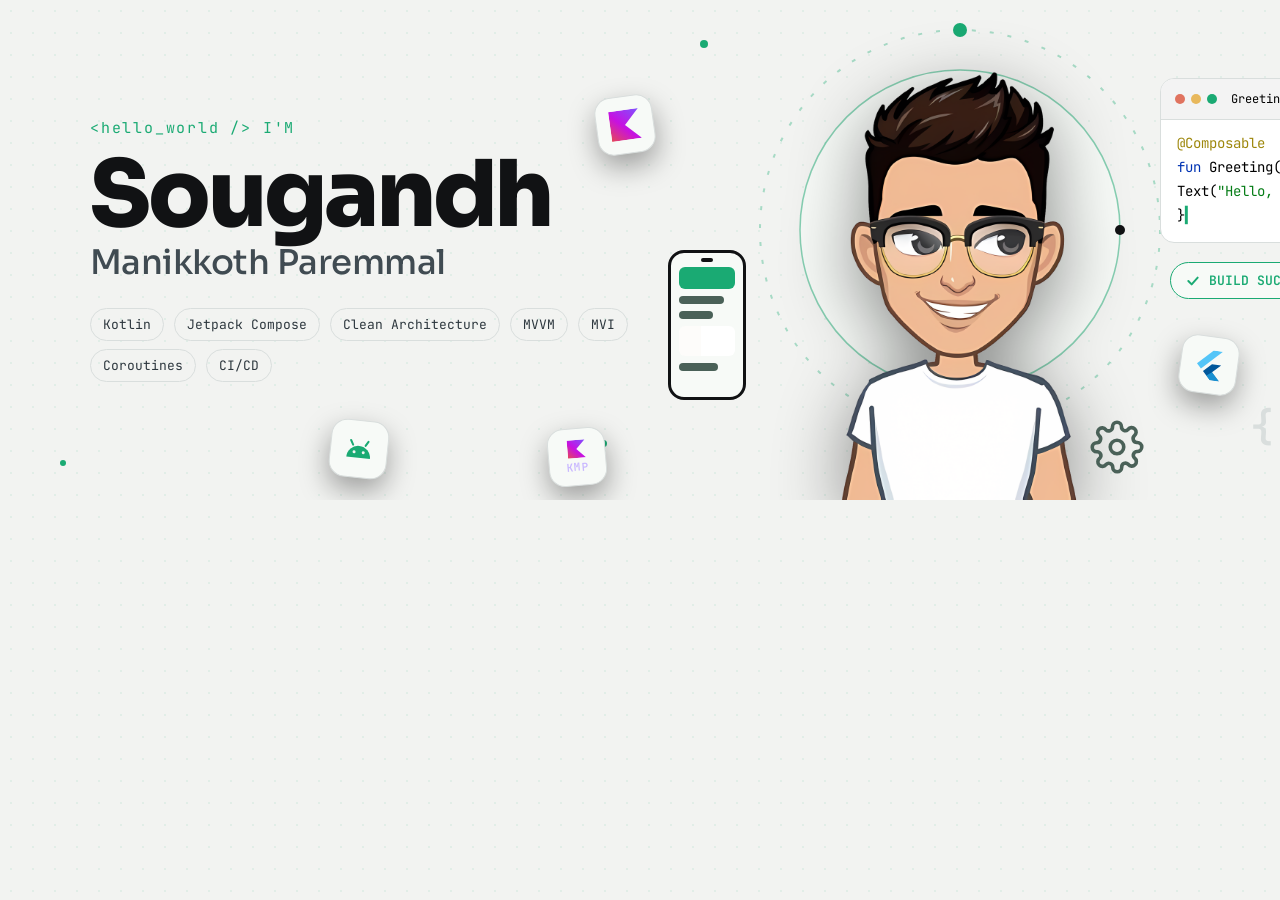
==== commit 22c9ebe4: "update" ====
--- a/cover.html
+++ b/cover.html
@@ -17,12 +17,18 @@
   --chip-text: #dde6e0;
   --card-bg: #111b16;
   --card-muted: #3a5446;
+  --code-bg: #2b2b2b;
+  --code-header: #3c3f41;
+  --code-fg: #a9b7c6;
+  --code-keyword: #cc7832;
+  --code-string: #6a8759;
+  --code-annotation: #bbb529;
   --accent: #3ddc84;
 }
 html[data-theme="light"] {
   --bg: #f2f3f1;
-  --bg-elevated: #edf2ee;
-  --bg-panel: #f8faf8;
+  --bg-elevated: #ffffff;
+  --bg-panel: #ffffff;
   --fg: #111214;
   --muted: #404b52;
   --line: #d9dedd;
@@ -30,6 +36,12 @@
   --chip-text: #2d373e;
   --card-bg: #f7faf7;
   --card-muted: #4a6158;
+  --code-bg: #ffffff;
+  --code-header: #f3f3f3;
+  --code-fg: #000000;
+  --code-keyword: #0033b3;
+  --code-string: #067d17;
+  --code-annotation: #9e880d;
   --accent: #1aaa73;
 }
 body{margin:0;background:var(--bg) radial-gradient(var(--soft) 1.2px,transparent 1.4px) 0 0/22px 22px;font-family:'Sora',Georgia,serif;color:var(--fg)}
@@ -66,7 +78,7 @@
 .tip{animation:glow 1.6s ease-in-out infinite}
 .chip{animation:pop 5.5s ease-out 1 forwards}
 .shine{animation:shimmer 2.4s ease-in-out infinite}
-.tech{position:absolute;width:58px;height:58px;display:grid;place-items:center;box-sizing:border-box;border-radius:16px;background:var(--bg-elevated);border:1px solid var(--line);box-shadow:0 12px 28px rgba(0,0,0,.35);transform:rotate(var(--r));animation:drift var(--d) ease-in-out var(--delay) infinite}
+.tech{position:absolute;width:58px;height:58px;display:grid;place-items:center;box-sizing:border-box;border-radius:16px;background:var(--card-bg);border:1px solid var(--line);box-shadow:0 12px 28px rgba(0,0,0,.35);transform:rotate(var(--r));animation:drift var(--d) ease-in-out var(--delay) infinite}
 .tech svg{width:30px;height:30px;display:block}
 @keyframes drift{0%,100%{transform:translate(0,0) rotate(var(--r))}33%{transform:translate(7px,-12px) rotate(calc(var(--r) * -.4))}66%{transform:translate(-5px,-5px) rotate(calc(var(--r) * 1.4))}}
 .still *{animation:none !important}
@@ -79,20 +91,20 @@
 <div style="width: 1500px; height: 500px; margin: 0 auto; position: relative; overflow: hidden; box-sizing: border-box">
 
 <!-- stars -->
-<div class="star" style="position: absolute; left: 700px; top: 40px; width: 8px; height: 8px; border-radius: 50%; background: #3DDC84"></div>
-<div class="star s2" style="position: absolute; left: 1100px; top: 250px; width: 6px; height: 6px; border-radius: 50%; background: #F2EEE3"></div>
-<div class="star s3" style="position: absolute; left: 600px; top: 440px; width: 7px; height: 7px; border-radius: 50%; background: #3DDC84"></div>
-<div class="star s4" style="position: absolute; left: 1440px; top: 30px; width: 6px; height: 6px; border-radius: 50%; background: #F2EEE3"></div>
-<div class="star s2" style="position: absolute; left: 60px; top: 460px; width: 6px; height: 6px; border-radius: 50%; background: #3DDC84"></div>
+<div class="star" style="position: absolute; left: 700px; top: 40px; width: 8px; height: 8px; border-radius: 50%; background: var(--accent)"></div>
+<div class="star s2" style="position: absolute; left: 1100px; top: 250px; width: 6px; height: 6px; border-radius: 50%; background: var(--fg)"></div>
+<div class="star s3" style="position: absolute; left: 600px; top: 440px; width: 7px; height: 7px; border-radius: 50%; background: var(--accent)"></div>
+<div class="star s4" style="position: absolute; left: 1440px; top: 30px; width: 6px; height: 6px; border-radius: 50%; background: var(--fg)"></div>
+<div class="star s2" style="position: absolute; left: 60px; top: 460px; width: 6px; height: 6px; border-radius: 50%; background: var(--accent)"></div>
 
 <!-- rings behind caricature -->
 <svg class="ring" width="420" height="420" viewBox="0 0 420 420" style="position: absolute; left: 750px; top: 20px" aria-hidden="true">
-<circle cx="210" cy="210" r="200" fill="none" stroke="#3DDC84" stroke-opacity=".35" stroke-width="2" stroke-dasharray="4 14"></circle>
-<circle cx="210" cy="10" r="7" fill="#3DDC84"></circle>
+<circle cx="210" cy="210" r="200" fill="none" stroke="var(--accent)" stroke-opacity=".35" stroke-width="2" stroke-dasharray="4 14"></circle>
+<circle cx="210" cy="10" r="7" fill="var(--accent)"></circle>
 </svg>
 <svg class="ring-rev" width="340" height="340" viewBox="0 0 340 340" style="position: absolute; left: 790px; top: 60px" aria-hidden="true">
-<circle cx="170" cy="170" r="160" fill="#16231C" stroke="#3DDC84" stroke-opacity=".5" stroke-width="1.5"></circle>
-<circle cx="330" cy="170" r="5" fill="#F2EEE3"></circle>
+<circle cx="170" cy="170" r="160" fill="var(--card-bg)" stroke="var(--accent)" stroke-opacity=".5" stroke-width="1.5"></circle>
+<circle cx="330" cy="170" r="5" fill="var(--fg)"></circle>
 </svg>
 
 <!-- left text block -->
@@ -114,15 +126,15 @@
 </div>
 
 <!-- floating phone -->
-<div class="phone" style="position: absolute; left: 668px; top: 250px; width: 78px; height: 150px; box-sizing: border-box; border: 3px solid #F2EEE3; border-radius: 16px; padding: 14px 8px 10px; display: flex; flex-direction: column; gap: 7px; background: #111B16; overflow: hidden">
-<div style="position: absolute; left: 30px; top: 5px; width: 12px; height: 4px; border-radius: 2px; background: #F2EEE3"></div>
-<div style="height: 22px; border-radius: 6px; background: #3DDC84"></div>
-<div style="height: 8px; width: 80%; border-radius: 4px; background: #3A5446"></div>
-<div style="height: 8px; width: 60%; border-radius: 4px; background: #3A5446"></div>
-<div style="height: 30px; border-radius: 6px; background: #22362B; position: relative; overflow: hidden">
+<div class="phone" style="position: absolute; left: 668px; top: 250px; width: 78px; height: 150px; box-sizing: border-box; border: 3px solid var(--fg); border-radius: 16px; padding: 14px 8px 10px; display: flex; flex-direction: column; gap: 7px; background: var(--card-bg); overflow: hidden">
+<div style="position: absolute; left: 30px; top: 5px; width: 12px; height: 4px; border-radius: 2px; background: var(--fg)"></div>
+<div style="height: 22px; border-radius: 6px; background: var(--accent)"></div>
+<div style="height: 8px; width: 80%; border-radius: 4px; background: var(--card-muted)"></div>
+<div style="height: 8px; width: 60%; border-radius: 4px; background: var(--card-muted)"></div>
+<div style="height: 30px; border-radius: 6px; background: var(--bg-elevated); position: relative; overflow: hidden">
 <div class="shine" style="position: absolute; top: 0; left: 0; width: 40%; height: 100%; background: rgba(242,238,227,.18)"></div>
 </div>
-<div style="height: 8px; width: 70%; border-radius: 4px; background: #3A5446"></div>
+<div style="height: 8px; width: 70%; border-radius: 4px; background: var(--card-muted)"></div>
 </div>
 
 <!-- avatar (caricature image) -->
@@ -133,7 +145,7 @@
 <svg viewBox="0 0 24 24" aria-hidden="true"><defs><linearGradient id="kt" x1="24" y1="0" x2="0" y2="24" gradientUnits="userSpaceOnUse"><stop offset="0" stop-color="#7F52FF"></stop><stop offset=".55" stop-color="#C711E1"></stop><stop offset="1" stop-color="#E54857"></stop></linearGradient></defs><path d="M24 24H0V0h24L12 12Z" fill="url(#kt)"></path></svg>
 </div>
 <div class="tech" title="Android" style="left: 330px; top: 420px; --r: 6deg; --d: 8.5s; --delay: -2s">
-<svg viewBox="0 0 24 24" aria-hidden="true"><line x1="7" y1="9" x2="5" y2="5.5" stroke="#3DDC84" stroke-width="1.6" stroke-linecap="round"></line><line x1="17" y1="9" x2="19" y2="5.5" stroke="#3DDC84" stroke-width="1.6" stroke-linecap="round"></line><path d="M2.5 19a9.5 9.5 0 0 1 19 0Z" fill="#3DDC84"></path><circle cx="8.3" cy="14.6" r="1.2" fill="#121E18"></circle><circle cx="15.7" cy="14.6" r="1.2" fill="#121E18"></circle></svg>
+<svg viewBox="0 0 24 24" aria-hidden="true"><line x1="7" y1="9" x2="5" y2="5.5" stroke="var(--accent)" stroke-width="1.6" stroke-linecap="round"></line><line x1="17" y1="9" x2="19" y2="5.5" stroke="var(--accent)" stroke-width="1.6" stroke-linecap="round"></line><path d="M2.5 19a9.5 9.5 0 0 1 19 0Z" fill="var(--accent)"></path><circle cx="8.3" cy="14.6" r="1.2" fill="var(--bg)"></circle><circle cx="15.7" cy="14.6" r="1.2" fill="var(--bg)"></circle></svg>
 </div>
 <div class="tech" title="Flutter" style="left: 1180px; top: 336px; --r: 8deg; --d: 6.5s; --delay: -4s">
 <svg viewBox="0 0 24 24" aria-hidden="true"><path d="M14.3 0 2.3 12 6 15.7 21.7 0Z" fill="#54C5F8"></path><path d="M14.3 11.1 7.9 17.5l6.4 6.5h7.4l-6.5-6.5 6.5-6.4Z" fill="#01579B"></path><path d="M11.1 20.7 14.3 24h7.4l-6.5-6.5Z" fill="#29B6F6" opacity=".6"></path></svg>
@@ -144,74 +156,82 @@
 </div>
 
 <!-- code card -->
-<div class="float mono" style="position: absolute; left: 1160px; top: 78px; width: 300px; box-sizing: border-box; border: 1px solid #2E4A3B; border-radius: 14px; background: #121E18; font-size: 14px; line-height: 1.7; overflow: hidden">
-<div style="display: flex; gap: 6px; align-items: center; padding: 10px 14px; border-bottom: 1px solid #22362B">
+<div class="float mono" style="position: absolute; left: 1160px; top: 78px; width: 300px; box-sizing: border-box; border: 1px solid var(--line); border-radius: 14px; background: var(--code-bg); color: var(--code-fg); font-size: 14px; line-height: 1.7; overflow: hidden">
+<div style="display: flex; gap: 6px; align-items: center; padding: 10px 14px; border-bottom: 1px solid var(--line); background: var(--code-header)">
 <span style="width: 10px; height: 10px; border-radius: 50%; background: #E0735F"></span>
 <span style="width: 10px; height: 10px; border-radius: 50%; background: #E8B85C"></span>
-<span style="width: 10px; height: 10px; border-radius: 50%; background: #3DDC84"></span>
-<span style="margin-left: 8px; font-size: 12px; color: #8FA396">Greeting.kt</span>
-</div>
-<div style="padding: 12px 16px 14px; color: #F2EEE3">
-<span class="line" style="color: #3DDC84">@Composable</span>
-<span class="line l2"><span style="color: #8FB8FF">fun</span> Greeting() {</span>
-<span class="line l3">  Text(<span style="color: #F5C97A">"Hello, Android!"</span>)</span>
-<span class="line l4">}<span class="caret" style="color: #3DDC84">▍</span></span>
+<span style="width: 10px; height: 10px; border-radius: 50%; background: var(--accent)"></span>
+<span style="margin-left: 8px; font-size: 12px; color: var(--code-fg)">Greeting.kt</span>
+</div>
+<div style="padding: 12px 16px 14px; color: var(--code-fg)">
+<span class="line" style="color: var(--code-annotation)">@Composable</span>
+<span class="line l2"><span style="color: var(--code-keyword)">fun</span> Greeting() {</span>
+<span class="line l3">  Text(<span style="color: var(--code-string)">"Hello, Android!"</span>)</span>
+<span class="line l4">}<span class="caret" style="color: var(--accent)">▍</span></span>
 </div>
 </div>
 
 <!-- build chip -->
-<div class="chip mono" style="position: absolute; left: 1170px; top: 262px; display: flex; align-items: center; gap: 8px; padding: 9px 14px; border-radius: 999px; background: rgba(22,35,28,.82); border: 1px solid var(--accent); font-size: 13px; font-weight: 600; color: var(--accent); opacity: 0">
+<div class="chip mono" style="position: absolute; left: 1170px; top: 262px; display: flex; align-items: center; gap: 8px; padding: 9px 14px; border-radius: 999px; background: var(--card-bg); border: 1px solid var(--accent); font-size: 13px; font-weight: 600; color: var(--accent); opacity: 0">
 <svg width="16" height="16" viewBox="0 0 24 24" fill="none" stroke="currentColor" stroke-width="3" stroke-linecap="round" stroke-linejoin="round" aria-hidden="true"><path d="M5 12l5 5 9-10"></path></svg>
 BUILD SUCCESSFUL
 </div>
 
 <!-- gear -->
-<svg class="gear" width="54" height="54" viewBox="0 0 24 24" fill="none" stroke="#3A5446" stroke-width="1.6" stroke-linecap="round" stroke-linejoin="round" style="position: absolute; left: 1090px; top: 420px" aria-hidden="true">
+<svg class="gear" width="54" height="54" viewBox="0 0 24 24" fill="none" stroke="var(--card-muted)" stroke-width="1.6" stroke-linecap="round" stroke-linejoin="round" style="position: absolute; left: 1090px; top: 420px" aria-hidden="true">
 <circle cx="12" cy="12" r="3"></circle>
 <path d="M19.4 15a1.7 1.7 0 0 0 .3 1.8l.1.1a2 2 0 1 1-2.8 2.8l-.1-.1a1.7 1.7 0 0 0-1.8-.3 1.7 1.7 0 0 0-1 1.5V21a2 2 0 1 1-4 0v-.1a1.7 1.7 0 0 0-1.1-1.5 1.7 1.7 0 0 0-1.8.3l-.1.1a2 2 0 1 1-2.8-2.8l.1-.1a1.7 1.7 0 0 0 .3-1.8 1.7 1.7 0 0 0-1.5-1H3a2 2 0 1 1 0-4h.1a1.7 1.7 0 0 0 1.5-1.1 1.7 1.7 0 0 0-.3-1.8l-.1-.1a2 2 0 1 1 2.8-2.8l.1.1a1.7 1.7 0 0 0 1.8.3H9a1.7 1.7 0 0 0 1-1.5V3a2 2 0 1 1 4 0v.1a1.7 1.7 0 0 0 1 1.5 1.7 1.7 0 0 0 1.8-.3l.1-.1a2 2 0 1 1 2.8 2.8l-.1.1a1.7 1.7 0 0 0-.3 1.8V9a1.7 1.7 0 0 0 1.5 1H21a2 2 0 1 1 0 4h-.1a1.7 1.7 0 0 0-1.5 1z"></path>
 </svg>
 
 <!-- robot buddy -->
 <svg class="float-slow" width="130" height="160" viewBox="0 0 130 160" style="position: absolute; left: 1330px; top: 310px" aria-hidden="true">
-<line x1="60" y1="30" x2="60" y2="8" stroke="#F2EEE3" stroke-width="3" stroke-linecap="round"></line>
-<circle class="tip" cx="60" cy="7" r="6" fill="#3DDC84"></circle>
-<rect x="22" y="30" width="76" height="56" rx="16" fill="#3DDC84"></rect>
-<rect x="32" y="40" width="56" height="36" rx="10" fill="#0D1411"></rect>
-<g class="eye"><rect x="44" y="50" width="8" height="12" rx="4" fill="#3DDC84"></rect></g>
-<g class="eye"><rect x="68" y="50" width="8" height="12" rx="4" fill="#3DDC84"></rect></g>
-<rect x="30" y="92" width="60" height="44" rx="12" fill="#3DDC84"></rect>
-<rect x="48" y="104" width="24" height="6" rx="3" fill="#0D1411"></rect>
-<rect x="8" y="98" width="20" height="10" rx="5" fill="#3DDC84"></rect>
-<rect class="arm" x="92" y="98" width="28" height="10" rx="5" fill="#3DDC84"></rect>
-<rect x="40" y="138" width="12" height="16" rx="5" fill="#3DDC84"></rect>
-<rect x="68" y="138" width="12" height="16" rx="5" fill="#3DDC84"></rect>
+<line x1="60" y1="30" x2="60" y2="8" stroke="var(--fg)" stroke-width="3" stroke-linecap="round"></line>
+<circle class="tip" cx="60" cy="7" r="6" fill="var(--accent)"></circle>
+<rect x="22" y="30" width="76" height="56" rx="16" fill="var(--accent)"></rect>
+<rect x="32" y="40" width="56" height="36" rx="10" fill="var(--bg)"></rect>
+<g class="eye"><rect x="44" y="50" width="8" height="12" rx="4" fill="var(--accent)"></rect></g>
+<g class="eye"><rect x="68" y="50" width="8" height="12" rx="4" fill="var(--accent)"></rect></g>
+<rect x="30" y="92" width="60" height="44" rx="12" fill="var(--accent)"></rect>
+<rect x="48" y="104" width="24" height="6" rx="3" fill="var(--bg)"></rect>
+<rect x="8" y="98" width="20" height="10" rx="5" fill="var(--accent)"></rect>
+<rect class="arm" x="92" y="98" width="28" height="10" rx="5" fill="var(--accent)"></rect>
+<rect x="40" y="138" width="12" height="16" rx="5" fill="var(--accent)"></rect>
+<rect x="68" y="138" width="12" height="16" rx="5" fill="var(--accent)"></rect>
 </svg>
 
 <!-- braces -->
-<div class="mono float" style="position: absolute; left: 1250px; top: 400px; font-size: 40px; font-weight: 600; color: #2E4A3B">{ }</div>
+<div class="mono float" style="position: absolute; left: 1250px; top: 400px; font-size: 40px; font-weight: 600; color: var(--line)">{ }</div>
 
 </div>
 <script>
-  const rootStyle = document.documentElement.style;
+  const root = document.documentElement;
   const setTheme = (theme) => {
     const isLight = theme === 'light';
-    rootStyle.setProperty('--bg', isLight ? '#f2f3f1' : '#0d1411');
-    rootStyle.setProperty('--bg-elevated', isLight ? '#edf2ee' : '#121e18');
-    rootStyle.setProperty('--bg-panel', isLight ? '#f8faf8' : '#16231c');
-    rootStyle.setProperty('--fg', isLight ? '#111214' : '#f2eee3');
-    rootStyle.setProperty('--muted', isLight ? '#404b52' : '#c9d3cc');
-    rootStyle.setProperty('--line', isLight ? '#d9dedd' : '#2e4a3b');
-    rootStyle.setProperty('--soft', isLight ? 'rgba(26,170,115,.08)' : 'rgba(61,220,132,.16)');
-    rootStyle.setProperty('--chip-text', isLight ? '#2d373e' : '#dde6e0');
-    rootStyle.setProperty('--card-bg', isLight ? '#f7faf7' : '#111b16');
-    rootStyle.setProperty('--card-muted', isLight ? '#4a6158' : '#3a5446');
-    rootStyle.setProperty('--accent', isLight ? '#1aaa73' : '#3ddc84');
+    root.setAttribute('data-theme', theme);
+    root.style.setProperty('--bg', isLight ? '#f2f3f1' : '#0d1411');
+    root.style.setProperty('--bg-elevated', isLight ? '#ffffff' : '#121e18');
+    root.style.setProperty('--bg-panel', isLight ? '#ffffff' : '#16231c');
+    root.style.setProperty('--fg', isLight ? '#111214' : '#f2eee3');
+    root.style.setProperty('--muted', isLight ? '#404b52' : '#c9d3cc');
+    root.style.setProperty('--line', isLight ? '#d9dedd' : '#2e4a3b');
+    root.style.setProperty('--soft', isLight ? 'rgba(26,170,115,.08)' : 'rgba(61,220,132,.16)');
+    root.style.setProperty('--chip-text', isLight ? '#2d373e' : '#dde6e0');
+    root.style.setProperty('--card-bg', isLight ? '#f7faf7' : '#111b16');
+    root.style.setProperty('--card-muted', isLight ? '#4a6158' : '#3a5446');
+    root.style.setProperty('--code-bg', isLight ? '#ffffff' : '#2b2b2b');
+    root.style.setProperty('--code-header', isLight ? '#f3f3f3' : '#3c3f41');
+    root.style.setProperty('--code-fg', isLight ? '#000000' : '#a9b7c6');
+    root.style.setProperty('--code-keyword', isLight ? '#0033b3' : '#cc7832');
+    root.style.setProperty('--code-string', isLight ? '#067d17' : '#6a8759');
+    root.style.setProperty('--code-annotation', isLight ? '#9e880d' : '#bbb529');
+    root.style.setProperty('--accent', isLight ? '#1aaa73' : '#3ddc84');
     document.body.style.background = `var(--bg) radial-gradient(var(--soft) 1.2px, transparent 1.4px) 0 0/22px 22px`;
   };
 
   const initTheme = () => {
     const preferred = window.matchMedia('(prefers-color-scheme: light)').matches ? 'light' : 'dark';
-    setTheme(localStorage.getItem('theme') || preferred);
+    const theme = localStorage.getItem('theme') || preferred;
+    setTheme(theme === 'light' || theme === 'dark' ? theme : preferred);
   };
 
   window.addEventListener('message', (event) => {
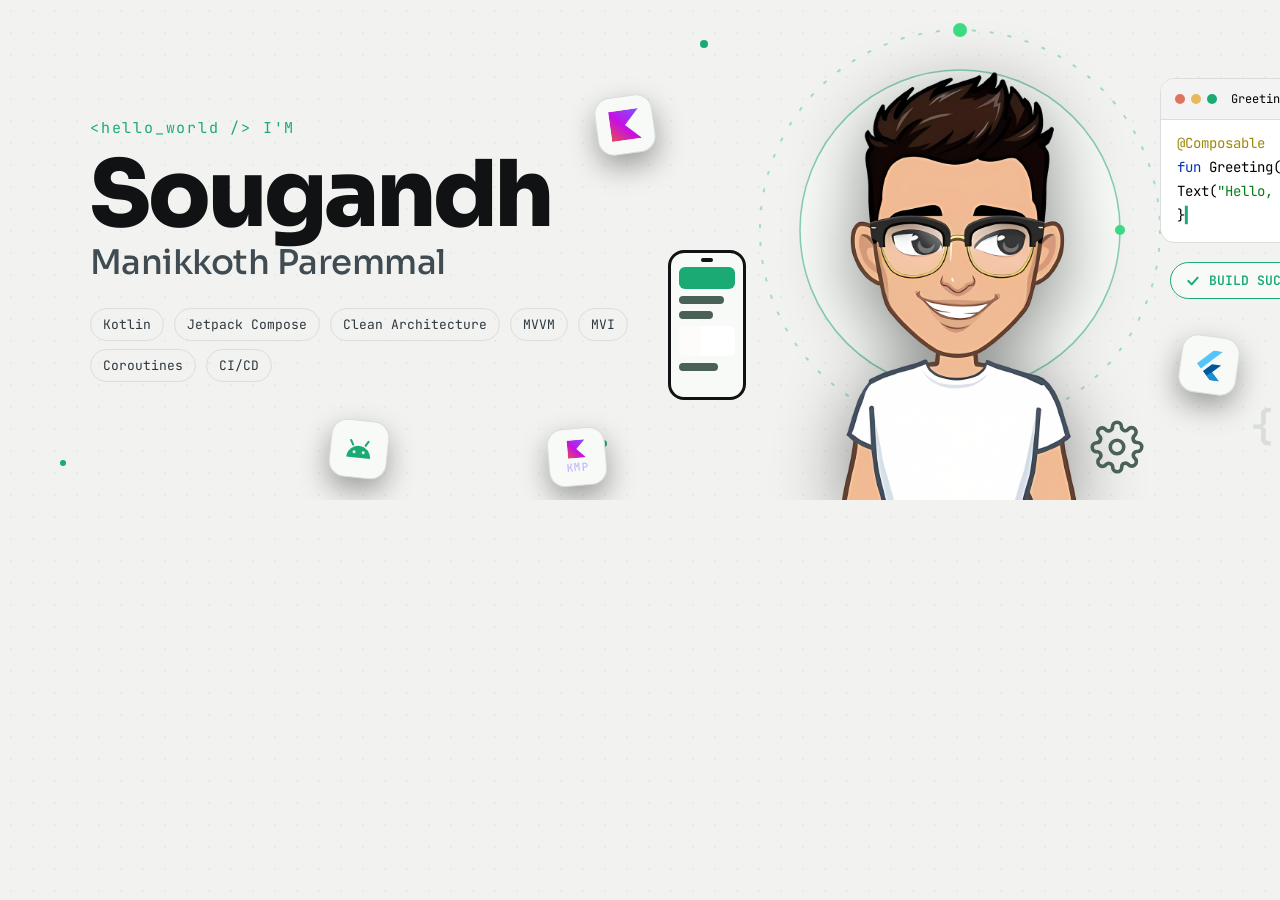
==== commit 3da33df7: "update" ====
--- a/cover.html
+++ b/cover.html
@@ -23,6 +23,7 @@
   --code-keyword: #cc7832;
   --code-string: #6a8759;
   --code-annotation: #bbb529;
+  --ring-dot: #3ddc84;
   --accent: #3ddc84;
 }
 html[data-theme="light"] {
@@ -42,6 +43,7 @@
   --code-keyword: #0033b3;
   --code-string: #067d17;
   --code-annotation: #9e880d;
+  --ring-dot: #3ddc84;
   --accent: #1aaa73;
 }
 body{margin:0;background:var(--bg) radial-gradient(var(--soft) 1.2px,transparent 1.4px) 0 0/22px 22px;font-family:'Sora',Georgia,serif;color:var(--fg)}
@@ -100,11 +102,11 @@
 <!-- rings behind caricature -->
 <svg class="ring" width="420" height="420" viewBox="0 0 420 420" style="position: absolute; left: 750px; top: 20px" aria-hidden="true">
 <circle cx="210" cy="210" r="200" fill="none" stroke="var(--accent)" stroke-opacity=".35" stroke-width="2" stroke-dasharray="4 14"></circle>
-<circle cx="210" cy="10" r="7" fill="var(--accent)"></circle>
+<circle cx="210" cy="10" r="7" fill="var(--ring-dot)"></circle>
 </svg>
 <svg class="ring-rev" width="340" height="340" viewBox="0 0 340 340" style="position: absolute; left: 790px; top: 60px" aria-hidden="true">
 <circle cx="170" cy="170" r="160" fill="var(--card-bg)" stroke="var(--accent)" stroke-opacity=".5" stroke-width="1.5"></circle>
-<circle cx="330" cy="170" r="5" fill="var(--fg)"></circle>
+<circle cx="330" cy="170" r="5" fill="var(--ring-dot)"></circle>
 </svg>
 
 <!-- left text block -->
@@ -224,6 +226,7 @@
     root.style.setProperty('--code-keyword', isLight ? '#0033b3' : '#cc7832');
     root.style.setProperty('--code-string', isLight ? '#067d17' : '#6a8759');
     root.style.setProperty('--code-annotation', isLight ? '#9e880d' : '#bbb529');
+    root.style.setProperty('--ring-dot', '#3ddc84');
     root.style.setProperty('--accent', isLight ? '#1aaa73' : '#3ddc84');
     document.body.style.background = `var(--bg) radial-gradient(var(--soft) 1.2px, transparent 1.4px) 0 0/22px 22px`;
   };
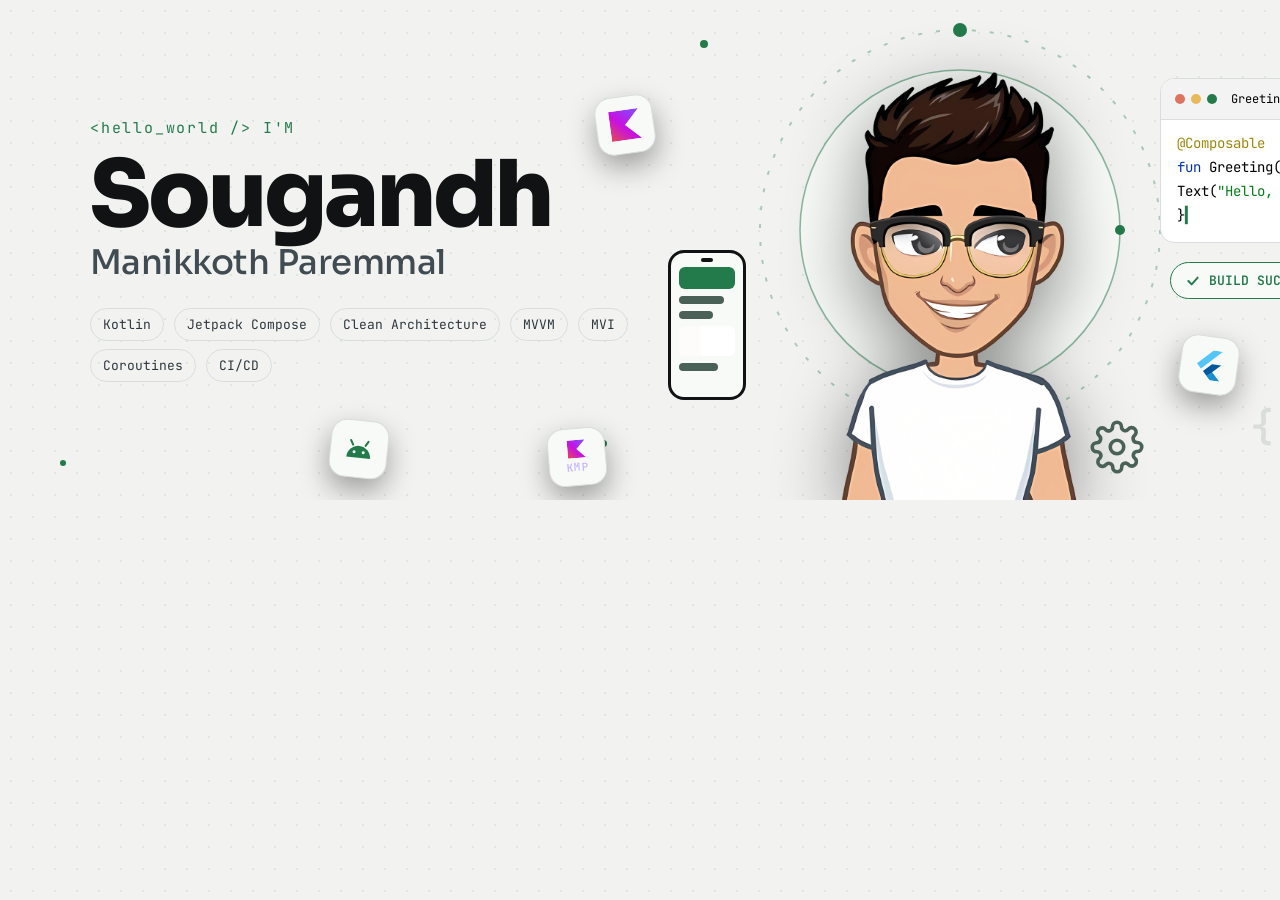
==== commit 51f78775: "update" ====
--- a/cover.html
+++ b/cover.html
@@ -13,7 +13,7 @@
   --fg: #f2eee3;
   --muted: #c9d3cc;
   --line: #2e4a3b;
-  --soft: rgba(61, 220, 132, .16);
+  --soft: rgba(86, 217, 139, .18);
   --chip-text: #dde6e0;
   --card-bg: #111b16;
   --card-muted: #3a5446;
@@ -23,8 +23,8 @@
   --code-keyword: #cc7832;
   --code-string: #6a8759;
   --code-annotation: #bbb529;
-  --ring-dot: #3ddc84;
-  --accent: #3ddc84;
+  --ring-dot: #56d98b;
+  --accent: #56d98b;
 }
 html[data-theme="light"] {
   --bg: #f2f3f1;
@@ -33,7 +33,7 @@
   --fg: #111214;
   --muted: #404b52;
   --line: #d9dedd;
-  --soft: rgba(26, 170, 115, .08);
+  --soft: rgba(35, 122, 75, .1);
   --chip-text: #2d373e;
   --card-bg: #f7faf7;
   --card-muted: #4a6158;
@@ -43,11 +43,11 @@
   --code-keyword: #0033b3;
   --code-string: #067d17;
   --code-annotation: #9e880d;
-  --ring-dot: #3ddc84;
-  --accent: #1aaa73;
+  --ring-dot: #237a4b;
+  --accent: #237a4b;
 }
 body{margin:0;background:var(--bg) radial-gradient(var(--soft) 1.2px,transparent 1.4px) 0 0/22px 22px;font-family:'Sora',Georgia,serif;color:var(--fg)}
-a{color:var(--accent)}a:hover{color:#8BF0B8}
+a{color:var(--accent)}a:hover{color:#8fe0ad}
 .dots{background-image:radial-gradient(var(--soft) 1.2px,transparent 1.4px);background-size:22px 22px}
 .mono{font-family:'JetBrains Mono',ui-monospace,monospace}
 @keyframes floatY{0%,100%{transform:translateY(0)}50%{transform:translateY(-12px)}}
@@ -216,7 +216,7 @@
     root.style.setProperty('--fg', isLight ? '#111214' : '#f2eee3');
     root.style.setProperty('--muted', isLight ? '#404b52' : '#c9d3cc');
     root.style.setProperty('--line', isLight ? '#d9dedd' : '#2e4a3b');
-    root.style.setProperty('--soft', isLight ? 'rgba(26,170,115,.08)' : 'rgba(61,220,132,.16)');
+    root.style.setProperty('--soft', isLight ? 'rgba(35,122,75,.1)' : 'rgba(86,217,139,.18)');
     root.style.setProperty('--chip-text', isLight ? '#2d373e' : '#dde6e0');
     root.style.setProperty('--card-bg', isLight ? '#f7faf7' : '#111b16');
     root.style.setProperty('--card-muted', isLight ? '#4a6158' : '#3a5446');
@@ -226,8 +226,8 @@
     root.style.setProperty('--code-keyword', isLight ? '#0033b3' : '#cc7832');
     root.style.setProperty('--code-string', isLight ? '#067d17' : '#6a8759');
     root.style.setProperty('--code-annotation', isLight ? '#9e880d' : '#bbb529');
-    root.style.setProperty('--ring-dot', '#3ddc84');
-    root.style.setProperty('--accent', isLight ? '#1aaa73' : '#3ddc84');
+    root.style.setProperty('--ring-dot', isLight ? '#237a4b' : '#56d98b');
+    root.style.setProperty('--accent', isLight ? '#237a4b' : '#56d98b');
     document.body.style.background = `var(--bg) radial-gradient(var(--soft) 1.2px, transparent 1.4px) 0 0/22px 22px`;
   };
 
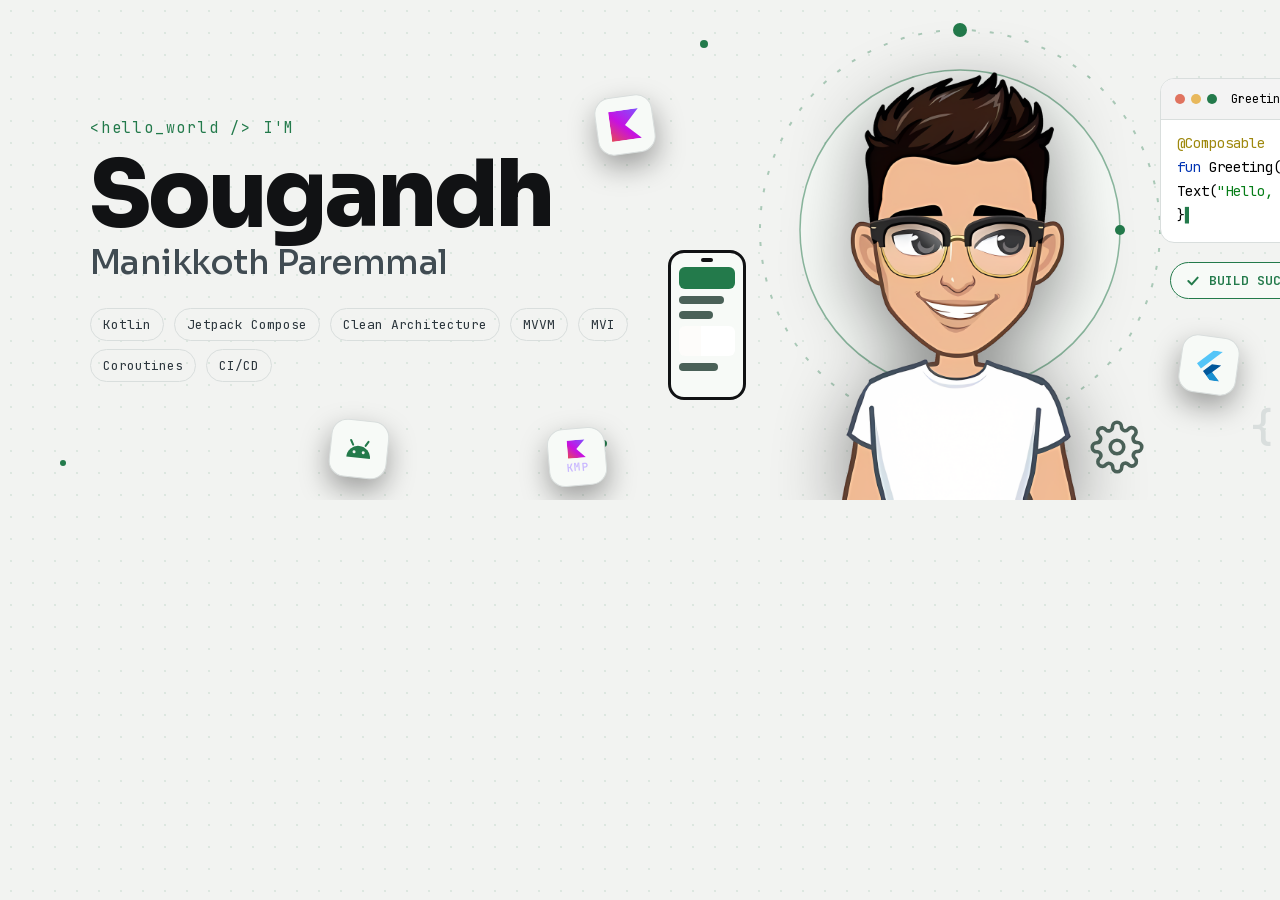
==== commit d18548a9: "Self-host fonts, add Content-Security-Policy, simplify footer - Serve Sora, Instrument Sans and JetB" ====
--- a/cover.html
+++ b/cover.html
@@ -2,9 +2,11 @@
 <html lang="en">
 <head>
 <meta charset="utf-8">
+<!-- Security: only this site's own files may load; the contact form may also post to Web3Forms. See "Security" in README.md. -->
+<meta http-equiv="Content-Security-Policy" content="default-src 'self'; script-src 'self'; style-src 'self' 'unsafe-inline'; font-src 'self'; img-src 'self'; connect-src 'self' https://api.web3forms.com; frame-src 'self'; object-src 'none'; base-uri 'self'; form-action 'self'; upgrade-insecure-requests">
+<meta name="referrer" content="strict-origin-when-cross-origin">
 <title>Sougandh Manikkoth Paremmal · Cover</title>
-<link rel="preconnect" href="https://fonts.googleapis.com">
-<link href="https://fonts.googleapis.com/css2?family=Sora:wght@500;700;800&amp;family=JetBrains+Mono:wght@400;600&amp;display=swap" rel="stylesheet">
+<link rel="stylesheet" href="css/fonts.css">
 <style>
 :root {
   --bg: #0d1411;
@@ -205,44 +207,6 @@
 <div class="mono float" style="position: absolute; left: 1250px; top: 400px; font-size: 40px; font-weight: 600; color: var(--line)">{ }</div>
 
 </div>
-<script>
-  const root = document.documentElement;
-  const setTheme = (theme) => {
-    const isLight = theme === 'light';
-    root.setAttribute('data-theme', theme);
-    root.style.setProperty('--bg', isLight ? '#f2f3f1' : '#0d1411');
-    root.style.setProperty('--bg-elevated', isLight ? '#ffffff' : '#121e18');
-    root.style.setProperty('--bg-panel', isLight ? '#ffffff' : '#16231c');
-    root.style.setProperty('--fg', isLight ? '#111214' : '#f2eee3');
-    root.style.setProperty('--muted', isLight ? '#404b52' : '#c9d3cc');
-    root.style.setProperty('--line', isLight ? '#d9dedd' : '#2e4a3b');
-    root.style.setProperty('--soft', isLight ? 'rgba(35,122,75,.1)' : 'rgba(86,217,139,.18)');
-    root.style.setProperty('--chip-text', isLight ? '#2d373e' : '#dde6e0');
-    root.style.setProperty('--card-bg', isLight ? '#f7faf7' : '#111b16');
-    root.style.setProperty('--card-muted', isLight ? '#4a6158' : '#3a5446');
-    root.style.setProperty('--code-bg', isLight ? '#ffffff' : '#2b2b2b');
-    root.style.setProperty('--code-header', isLight ? '#f3f3f3' : '#3c3f41');
-    root.style.setProperty('--code-fg', isLight ? '#000000' : '#a9b7c6');
-    root.style.setProperty('--code-keyword', isLight ? '#0033b3' : '#cc7832');
-    root.style.setProperty('--code-string', isLight ? '#067d17' : '#6a8759');
-    root.style.setProperty('--code-annotation', isLight ? '#9e880d' : '#bbb529');
-    root.style.setProperty('--ring-dot', isLight ? '#237a4b' : '#56d98b');
-    root.style.setProperty('--accent', isLight ? '#237a4b' : '#56d98b');
-    document.body.style.background = `var(--bg) radial-gradient(var(--soft) 1.2px, transparent 1.4px) 0 0/22px 22px`;
-  };
-
-  const initTheme = () => {
-    const preferred = window.matchMedia('(prefers-color-scheme: light)').matches ? 'light' : 'dark';
-    const theme = localStorage.getItem('theme') || preferred;
-    setTheme(theme === 'light' || theme === 'dark' ? theme : preferred);
-  };
-
-  window.addEventListener('message', (event) => {
-    const incoming = event.data && typeof event.data === 'object' ? event.data.theme : null;
-    if (incoming === 'light' || incoming === 'dark') setTheme(incoming);
-  });
-
-  initTheme();
-</script>
+<script src="js/cover.js"></script>
 </body>
 </html>
--- a/css/fonts.css
+++ b/css/fonts.css
@@ -0,0 +1,58 @@
+/* Self-hosted fonts (latin + latin-ext subsets, variable weights), downloaded from Google Fonts under the SIL Open Font License.
+   Hosting them here means visitors make no requests to Google. Used by index.html, project.html and cover.html. */
+/* Instrument Sans, latin-ext */
+@font-face {
+  font-family: 'Instrument Sans';
+  font-style: normal;
+  font-weight: 400 700;
+  font-stretch: 100%;
+  font-display: swap;
+  src: url(../assets/fonts/instrument-sans-latin-ext.woff2) format('woff2');
+  unicode-range: U+0100-02BA, U+02BD-02C5, U+02C7-02CC, U+02CE-02D7, U+02DD-02FF, U+0304, U+0308, U+0329, U+1D00-1DBF, U+1E00-1E9F, U+1EF2-1EFF, U+2020, U+20A0-20AB, U+20AD-20C0, U+2113, U+2C60-2C7F, U+A720-A7FF;
+}
+/* Instrument Sans, latin */
+@font-face {
+  font-family: 'Instrument Sans';
+  font-style: normal;
+  font-weight: 400 700;
+  font-stretch: 100%;
+  font-display: swap;
+  src: url(../assets/fonts/instrument-sans-latin.woff2) format('woff2');
+  unicode-range: U+0000-00FF, U+0131, U+0152-0153, U+02BB-02BC, U+02C6, U+02DA, U+02DC, U+0304, U+0308, U+0329, U+2000-206F, U+20AC, U+2122, U+2191, U+2193, U+2212, U+2215, U+FEFF, U+FFFD;
+}
+/* JetBrains Mono, latin-ext */
+@font-face {
+  font-family: 'JetBrains Mono';
+  font-style: normal;
+  font-weight: 400 800;
+  font-display: swap;
+  src: url(../assets/fonts/jetbrains-mono-latin-ext.woff2) format('woff2');
+  unicode-range: U+0100-02BA, U+02BD-02C5, U+02C7-02CC, U+02CE-02D7, U+02DD-02FF, U+0304, U+0308, U+0329, U+1D00-1DBF, U+1E00-1E9F, U+1EF2-1EFF, U+2020, U+20A0-20AB, U+20AD-20C0, U+2113, U+2C60-2C7F, U+A720-A7FF;
+}
+/* JetBrains Mono, latin */
+@font-face {
+  font-family: 'JetBrains Mono';
+  font-style: normal;
+  font-weight: 400 800;
+  font-display: swap;
+  src: url(../assets/fonts/jetbrains-mono-latin.woff2) format('woff2');
+  unicode-range: U+0000-00FF, U+0131, U+0152-0153, U+02BB-02BC, U+02C6, U+02DA, U+02DC, U+0304, U+0308, U+0329, U+2000-206F, U+20AC, U+2122, U+2191, U+2193, U+2212, U+2215, U+FEFF, U+FFFD;
+}
+/* Sora, latin-ext */
+@font-face {
+  font-family: 'Sora';
+  font-style: normal;
+  font-weight: 500 800;
+  font-display: swap;
+  src: url(../assets/fonts/sora-latin-ext.woff2) format('woff2');
+  unicode-range: U+0100-02BA, U+02BD-02C5, U+02C7-02CC, U+02CE-02D7, U+02DD-02FF, U+0304, U+0308, U+0329, U+1D00-1DBF, U+1E00-1E9F, U+1EF2-1EFF, U+2020, U+20A0-20AB, U+20AD-20C0, U+2113, U+2C60-2C7F, U+A720-A7FF;
+}
+/* Sora, latin */
+@font-face {
+  font-family: 'Sora';
+  font-style: normal;
+  font-weight: 500 800;
+  font-display: swap;
+  src: url(../assets/fonts/sora-latin.woff2) format('woff2');
+  unicode-range: U+0000-00FF, U+0131, U+0152-0153, U+02BB-02BC, U+02C6, U+02DA, U+02DC, U+0304, U+0308, U+0329, U+2000-206F, U+20AC, U+2122, U+2191, U+2193, U+2212, U+2215, U+FEFF, U+FFFD;
+}
